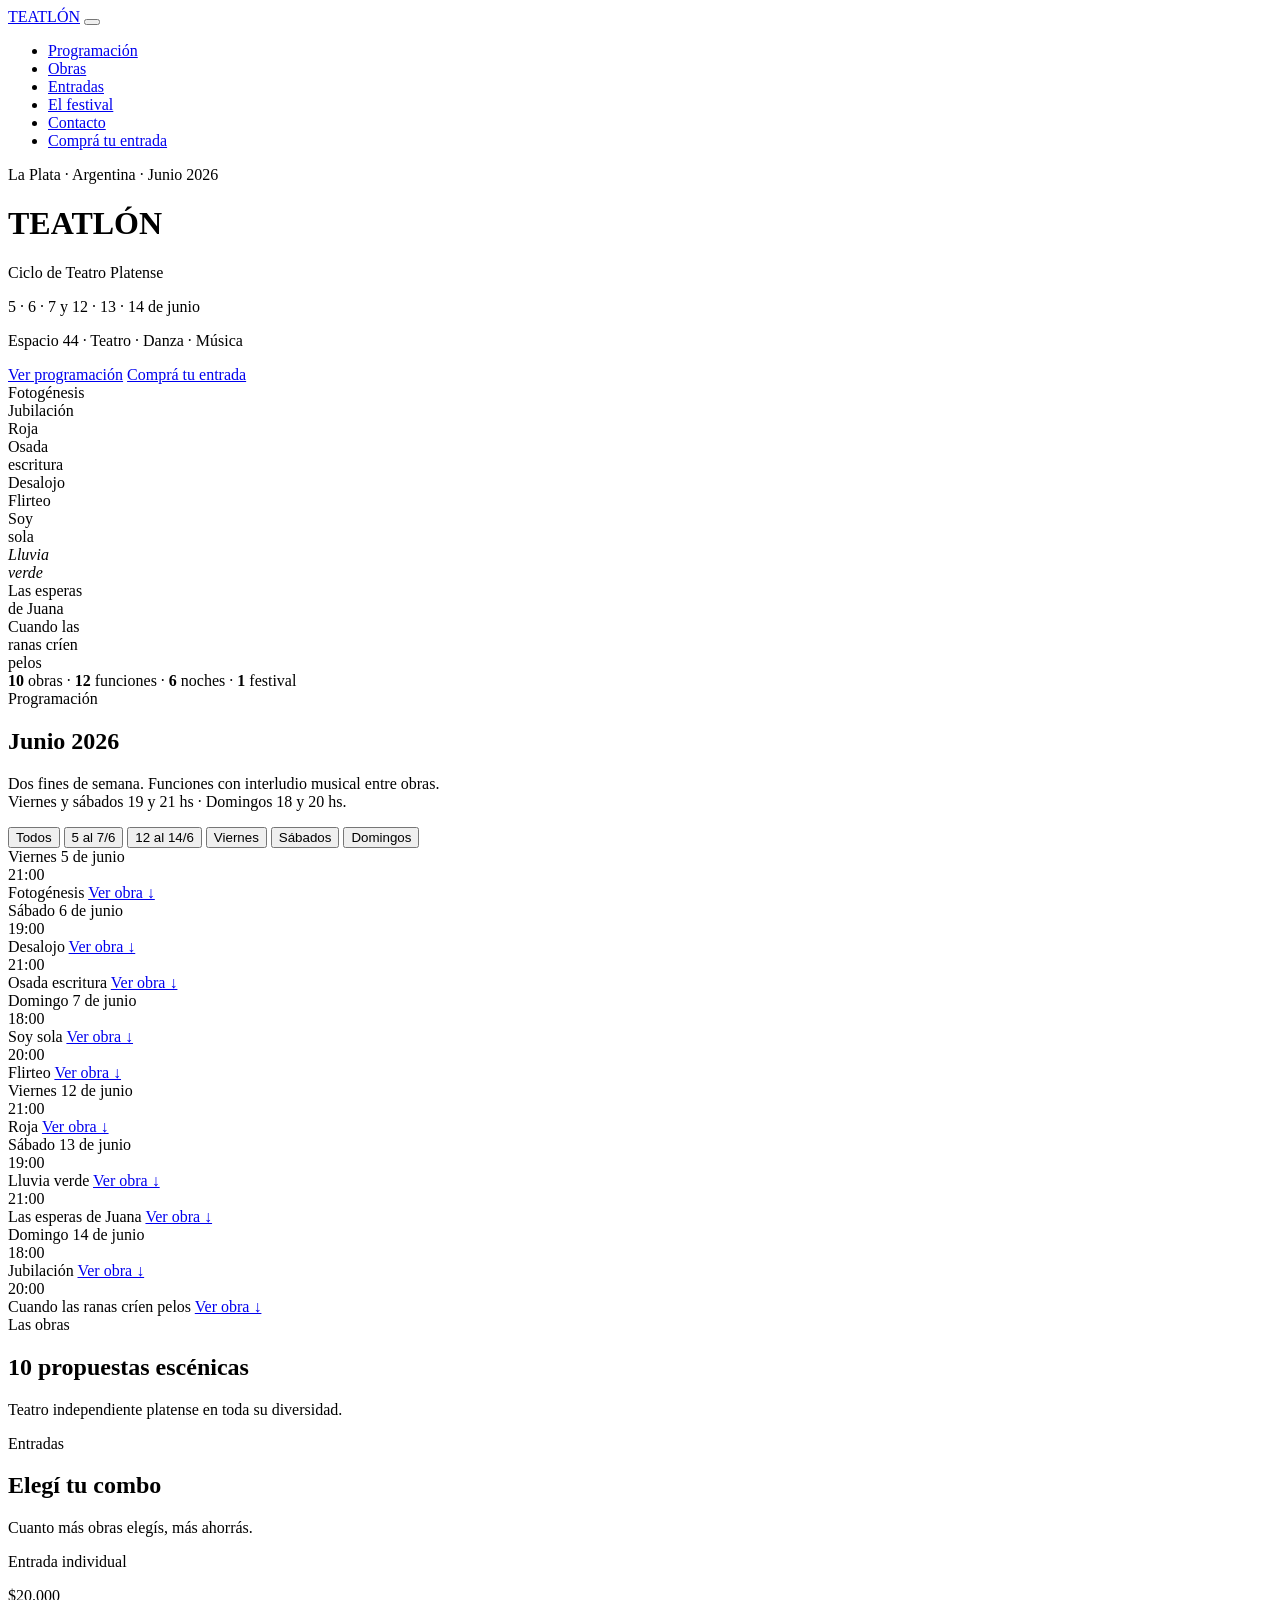
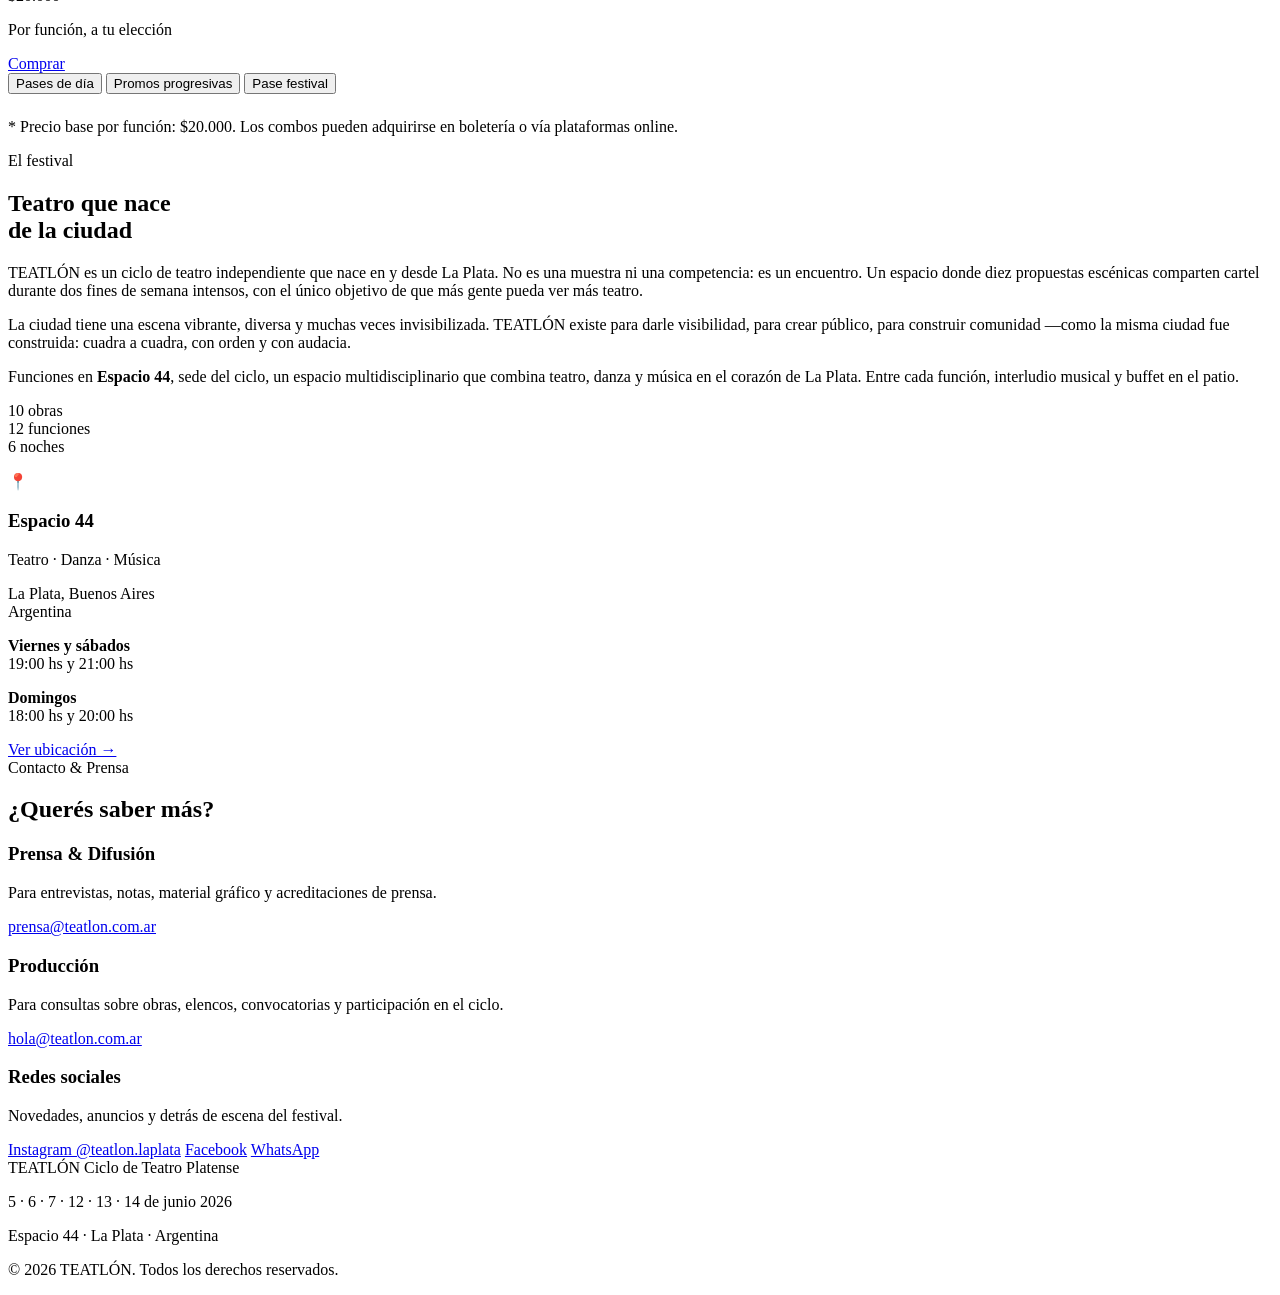
==== index2.html @ 7731c98c "Se suma index2.html" ====
<!DOCTYPE html>
<html lang="es">
<head>
  <meta charset="UTF-8" />
  <meta name="viewport" content="width=device-width, initial-scale=1.0" />
  <meta name="description" content="TEATLÓN – Ciclo de Teatro Platense. 10 obras, 6 noches. 5 al 14 de junio 2026 en Espacio 44, La Plata." />
  <meta property="og:title"       content="TEATLÓN – Ciclo de Teatro Platense" />
  <meta property="og:description" content="10 obras de teatro independiente. Junio 2026 en La Plata." />
  <meta property="og:type"        content="website" />
  <title>TEATLÓN – Ciclo de Teatro Platense</title>

  <link rel="preconnect" href="https://fonts.googleapis.com" />
  <link rel="preconnect" href="https://fonts.gstatic.com" crossorigin />
  <link href="https://fonts.googleapis.com/css2?family=Barlow+Condensed:ital,wght@0,400;0,600;0,700;0,800;0,900;1,400&family=Barlow:wght@300;400;500;600&display=swap" rel="stylesheet" />
  <link rel="stylesheet" href="css/style2.css" />
</head>
<body>

<!-- ══════════════════════════════════════════
     NAV
══════════════════════════════════════════ -->
<nav class="nav" id="nav2">
  <div class="nav__inner">
    <a href="#inicio2" class="nav__logo">TEATLÓN</a>

    <button class="nav__burger" id="burger2" aria-label="Abrir menú" aria-expanded="false">
      <span></span><span></span><span></span>
    </button>

    <ul class="nav__links" id="navLinks2">
      <li><a href="#prog2"     class="nav__link">Programación</a></li>
      <li><a href="#obras2"    class="nav__link">Obras</a></li>
      <li><a href="#entradas2" class="nav__link">Entradas</a></li>
      <li><a href="#sobre2"    class="nav__link">El festival</a></li>
      <li><a href="#contacto2" class="nav__link">Contacto</a></li>
      <li><a href="#entradas2" class="nav__pill">Comprá tu entrada</a></li>
    </ul>
  </div>
</nav>

<!-- ══════════════════════════════════════════
     HERO
══════════════════════════════════════════ -->
<header class="hero" id="inicio2">
  <!-- Grilla urbana de La Plata como fondo -->
  <div class="hero__bg lp-grid-light" aria-hidden="true"></div>

  <div class="hero__inner">

    <!-- Columna izquierda: texto -->
    <div class="hero__texto">
      <p class="hero__meta">La Plata · Argentina · Junio 2026</p>
      <h1 class="hero__title">TEATLÓN</h1>
      <p class="hero__sub">Ciclo de Teatro Platense</p>

      <div class="hero__fechas">
        <span class="hero__num">5 · 6 · 7</span>
        <span class="hero__sep">y</span>
        <span class="hero__num">12 · 13 · 14</span>
        <span class="hero__mes">de junio</span>
      </div>

      <p class="hero__sede">Espacio 44 · Teatro · Danza · Música</p>

      <div class="hero__btns">
        <a href="#prog2"     class="btn btn--navy">Ver programación</a>
        <a href="#entradas2" class="btn btn--red">Comprá tu entrada</a>
      </div>
    </div>

    <!-- Columna derecha: mosaico de obras (como el flyer geométrico) -->
    <div class="hero__mosaico" aria-hidden="true">
      <div class="bloque bloque--fotogenesis">Fotogénesis</div>
      <div class="bloque bloque--jubilacion">Jubilación</div>
      <div class="bloque bloque--roja">Roja</div>
      <div class="bloque bloque--osada">Osada<br>escritura</div>
      <div class="bloque bloque--desalojo">Desalojo</div>
      <div class="bloque bloque--flirteo">Flirteo</div>
      <div class="bloque bloque--soysola">Soy<br>sola</div>
      <div class="bloque bloque--lluvia"><em>Lluvia<br>verde</em></div>
      <div class="bloque bloque--juana">Las esperas<br>de Juana</div>
      <div class="bloque bloque--ranas">Cuando las<br>ranas críen<br>pelos</div>
    </div>

  </div>

  <!-- Barra de stats -->
  <div class="hero__strip">
    <div class="hero__strip-inner">
      <span><strong>10</strong> obras</span>
      <span class="strip-dot">·</span>
      <span><strong>12</strong> funciones</span>
      <span class="strip-dot">·</span>
      <span><strong>6</strong> noches</span>
      <span class="strip-dot">·</span>
      <span><strong>1</strong> festival</span>
    </div>
  </div>
</header>

<!-- ══════════════════════════════════════════
     PROGRAMACIÓN
══════════════════════════════════════════ -->
<section class="sec prog" id="prog2">
  <div class="sec__inner">
    <div class="sec__head">
      <span class="tag">Programación</span>
      <h2 class="sec__titulo">Junio 2026</h2>
      <p class="sec__bajada">Dos fines de semana. Funciones con interludio musical entre obras.<br>
        Viernes y sábados 19 y 21 hs · Domingos 18 y 20 hs.</p>
    </div>

    <!-- Filtros -->
    <div class="filtros" role="tablist">
      <button class="filtro filtro--activo" data-filter="todos">Todos</button>
      <button class="filtro" data-filter="s1">5 al 7/6</button>
      <button class="filtro" data-filter="s2">12 al 14/6</button>
      <button class="filtro" data-filter="viernes">Viernes</button>
      <button class="filtro" data-filter="sabado">Sábados</button>
      <button class="filtro" data-filter="domingo">Domingos</button>
    </div>

    <!-- Días -->
    <div class="prog__grilla">

      <article class="prog__dia" data-tags="s1 viernes">
        <header class="prog__dia-header">
          <span class="prog__weekday">Viernes</span>
          <span class="prog__date">5 de junio</span>
        </header>
        <div class="prog__funciones">
          <div class="prog__funcion">
            <span class="prog__hora">21:00</span>
            <div class="prog__show bloque--fotogenesis">
              <span class="prog__show-nombre">Fotogénesis</span>
              <a href="#obra2-fotogenesis" class="prog__ver">Ver obra ↓</a>
            </div>
          </div>
        </div>
      </article>

      <article class="prog__dia" data-tags="s1 sabado">
        <header class="prog__dia-header">
          <span class="prog__weekday">Sábado</span>
          <span class="prog__date">6 de junio</span>
        </header>
        <div class="prog__funciones">
          <div class="prog__funcion">
            <span class="prog__hora">19:00</span>
            <div class="prog__show bloque--desalojo">
              <span class="prog__show-nombre">Desalojo</span>
              <a href="#obra2-desalojo" class="prog__ver">Ver obra ↓</a>
            </div>
          </div>
          <div class="prog__funcion">
            <span class="prog__hora">21:00</span>
            <div class="prog__show bloque--osada">
              <span class="prog__show-nombre">Osada escritura</span>
              <a href="#obra2-osadaescritura" class="prog__ver">Ver obra ↓</a>
            </div>
          </div>
        </div>
      </article>

      <article class="prog__dia" data-tags="s1 domingo">
        <header class="prog__dia-header">
          <span class="prog__weekday">Domingo</span>
          <span class="prog__date">7 de junio</span>
        </header>
        <div class="prog__funciones">
          <div class="prog__funcion">
            <span class="prog__hora">18:00</span>
            <div class="prog__show bloque--soysola">
              <span class="prog__show-nombre">Soy sola</span>
              <a href="#obra2-soysola" class="prog__ver">Ver obra ↓</a>
            </div>
          </div>
          <div class="prog__funcion">
            <span class="prog__hora">20:00</span>
            <div class="prog__show bloque--flirteo">
              <span class="prog__show-nombre">Flirteo</span>
              <a href="#obra2-flirteo" class="prog__ver">Ver obra ↓</a>
            </div>
          </div>
        </div>
      </article>

      <article class="prog__dia" data-tags="s2 viernes">
        <header class="prog__dia-header">
          <span class="prog__weekday">Viernes</span>
          <span class="prog__date">12 de junio</span>
        </header>
        <div class="prog__funciones">
          <div class="prog__funcion">
            <span class="prog__hora">21:00</span>
            <div class="prog__show bloque--roja">
              <span class="prog__show-nombre">Roja</span>
              <a href="#obra2-roja" class="prog__ver">Ver obra ↓</a>
            </div>
          </div>
        </div>
      </article>

      <article class="prog__dia" data-tags="s2 sabado">
        <header class="prog__dia-header">
          <span class="prog__weekday">Sábado</span>
          <span class="prog__date">13 de junio</span>
        </header>
        <div class="prog__funciones">
          <div class="prog__funcion">
            <span class="prog__hora">19:00</span>
            <div class="prog__show bloque--lluvia">
              <span class="prog__show-nombre">Lluvia verde</span>
              <a href="#obra2-lluviaverde" class="prog__ver">Ver obra ↓</a>
            </div>
          </div>
          <div class="prog__funcion">
            <span class="prog__hora">21:00</span>
            <div class="prog__show bloque--juana">
              <span class="prog__show-nombre">Las esperas de Juana</span>
              <a href="#obra2-lasesperas" class="prog__ver">Ver obra ↓</a>
            </div>
          </div>
        </div>
      </article>

      <article class="prog__dia" data-tags="s2 domingo">
        <header class="prog__dia-header">
          <span class="prog__weekday">Domingo</span>
          <span class="prog__date">14 de junio</span>
        </header>
        <div class="prog__funciones">
          <div class="prog__funcion">
            <span class="prog__hora">18:00</span>
            <div class="prog__show bloque--jubilacion">
              <span class="prog__show-nombre">Jubilación</span>
              <a href="#obra2-jubilacion" class="prog__ver">Ver obra ↓</a>
            </div>
          </div>
          <div class="prog__funcion">
            <span class="prog__hora">20:00</span>
            <div class="prog__show bloque--ranas">
              <span class="prog__show-nombre">Cuando las ranas críen pelos</span>
              <a href="#obra2-cuandolascrien" class="prog__ver">Ver obra ↓</a>
            </div>
          </div>
        </div>
      </article>

    </div><!-- /prog__grilla -->
  </div>
</section>

<!-- ══════════════════════════════════════════
     OBRAS
══════════════════════════════════════════ -->
<section class="sec obras" id="obras2">
  <div class="sec__inner">
    <div class="sec__head">
      <span class="tag">Las obras</span>
      <h2 class="sec__titulo">10 propuestas escénicas</h2>
      <p class="sec__bajada">Teatro independiente platense en toda su diversidad.</p>
    </div>
    <!-- Cards inyectadas por JS desde data.js -->
    <div class="obras__grilla" id="obrasGrid2"></div>
  </div>
</section>

<!-- ══════════════════════════════════════════
     ENTRADAS
══════════════════════════════════════════ -->
<section class="sec entradas" id="entradas2">
  <div class="lp-grid-dark" style="position:absolute;inset:0;pointer-events:none;" aria-hidden="true"></div>
  <div class="sec__inner entradas__inner">

    <div class="sec__head">
      <span class="tag tag--inv">Entradas</span>
      <h2 class="sec__titulo sec__titulo--inv">Elegí tu combo</h2>
      <p class="sec__bajada sec__bajada--inv">Cuanto más obras elegís, más ahorrás.</p>
    </div>

    <!-- Entrada individual -->
    <div class="entrada-ind">
      <div class="entrada-ind__card">
        <p class="entrada-ind__label">Entrada individual</p>
        <p class="entrada-ind__precio">$20.000</p>
        <p class="entrada-ind__desc">Por función, a tu elección</p>
        <a href="#" class="btn btn--ghost btn--sm">Comprar</a>
      </div>
    </div>

    <!-- Tabs -->
    <div class="filtros" style="justify-content:center; margin-bottom:1.5rem;">
      <button class="filtro tab2" data-cat="combos-dias">Pases de día</button>
      <button class="filtro tab2" data-cat="promos">Promos progresivas</button>
      <button class="filtro tab2" data-cat="combos-épicos">Pase festival</button>
    </div>

    <!-- Cards inyectadas por JS -->
    <div class="combos__grilla" id="pricingWrap2"></div>

    <p class="entradas__nota">* Precio base por función: $20.000. Los combos pueden adquirirse en boletería o vía plataformas online.</p>
  </div>
</section>

<!-- ══════════════════════════════════════════
     SOBRE EL FESTIVAL
══════════════════════════════════════════ -->
<section class="sec sobre" id="sobre2">
  <div class="sec__inner">
    <div class="sobre__layout">

      <div class="sobre__texto">
        <span class="tag sobre__tag">El festival</span>
        <h2 class="sobre__titulo">Teatro que nace<br>de la ciudad</h2>

        <p>TEATLÓN es un ciclo de teatro independiente que nace en y desde La Plata. No es una muestra ni una competencia: es un encuentro. Un espacio donde diez propuestas escénicas comparten cartel durante dos fines de semana intensos, con el único objetivo de que más gente pueda ver más teatro.</p>

        <p>La ciudad tiene una escena vibrante, diversa y muchas veces invisibilizada. TEATLÓN existe para darle visibilidad, para crear público, para construir comunidad —como la misma ciudad fue construida: cuadra a cuadra, con orden y con audacia.</p>

        <p>Funciones en <strong>Espacio 44</strong>, sede del ciclo, un espacio multidisciplinario que combina teatro, danza y música en el corazón de La Plata. Entre cada función, interludio musical y buffet en el patio.</p>

        <div class="sobre__stats">
          <div class="sobre__stat">
            <span class="sobre__stat-n">10</span>
            <span class="sobre__stat-l">obras</span>
          </div>
          <div class="sobre__stat">
            <span class="sobre__stat-n">12</span>
            <span class="sobre__stat-l">funciones</span>
          </div>
          <div class="sobre__stat">
            <span class="sobre__stat-n">6</span>
            <span class="sobre__stat-l">noches</span>
          </div>
        </div>
      </div>

      <div>
        <div class="sede-card">
          <p class="sede-card__icon">📍</p>
          <h3 class="sede-card__nombre">Espacio 44</h3>
          <p class="sede-card__tipo">Teatro · Danza · Música</p>
          <p class="sede-card__addr">La Plata, Buenos Aires<br>Argentina</p>
          <div class="sede-card__hrs">
            <p><strong>Viernes y sábados</strong><br>19:00 hs y 21:00 hs</p>
            <p><strong>Domingos</strong><br>18:00 hs y 20:00 hs</p>
          </div>
          <a href="#" class="btn btn--outline btn--sm">Ver ubicación →</a>
        </div>
      </div>

    </div>
  </div>
</section>

<!-- ══════════════════════════════════════════
     CONTACTO
══════════════════════════════════════════ -->
<section class="sec contacto" id="contacto2">
  <div class="sec__inner">
    <div class="sec__head">
      <span class="tag">Contacto &amp; Prensa</span>
      <h2 class="sec__titulo">¿Querés saber más?</h2>
    </div>

    <div class="contacto__grilla">
      <div class="contacto-card">
        <h3>Prensa &amp; Difusión</h3>
        <p>Para entrevistas, notas, material gráfico y acreditaciones de prensa.</p>
        <a href="mailto:prensa@teatlon.com.ar" class="contacto-card__mail">prensa@teatlon.com.ar</a>
      </div>
      <div class="contacto-card">
        <h3>Producción</h3>
        <p>Para consultas sobre obras, elencos, convocatorias y participación en el ciclo.</p>
        <a href="mailto:hola@teatlon.com.ar" class="contacto-card__mail">hola@teatlon.com.ar</a>
      </div>
      <div class="contacto-card">
        <h3>Redes sociales</h3>
        <p>Novedades, anuncios y detrás de escena del festival.</p>
        <div class="redes">
          <a href="#" class="red-link">Instagram @teatlon.laplata</a>
          <a href="#" class="red-link">Facebook</a>
          <a href="#" class="red-link">WhatsApp</a>
        </div>
      </div>
    </div>
  </div>
</section>

<!-- ══════════════════════════════════════════
     FOOTER
══════════════════════════════════════════ -->
<footer class="footer">
  <div class="footer__inner">
    <div class="footer__marca">
      <span class="footer__logo">TEATLÓN</span>
      <span class="footer__sub">Ciclo de Teatro Platense</span>
    </div>
    <div class="footer__info">
      <p>5 · 6 · 7 · 12 · 13 · 14 de junio 2026</p>
      <p>Espacio 44 · La Plata · Argentina</p>
    </div>
    <p class="footer__copy">© 2026 TEATLÓN. Todos los derechos reservados.</p>
  </div>
</footer>

<script src="data.js"></script>
<script src="js/main2.js"></script>
</body>
</html>
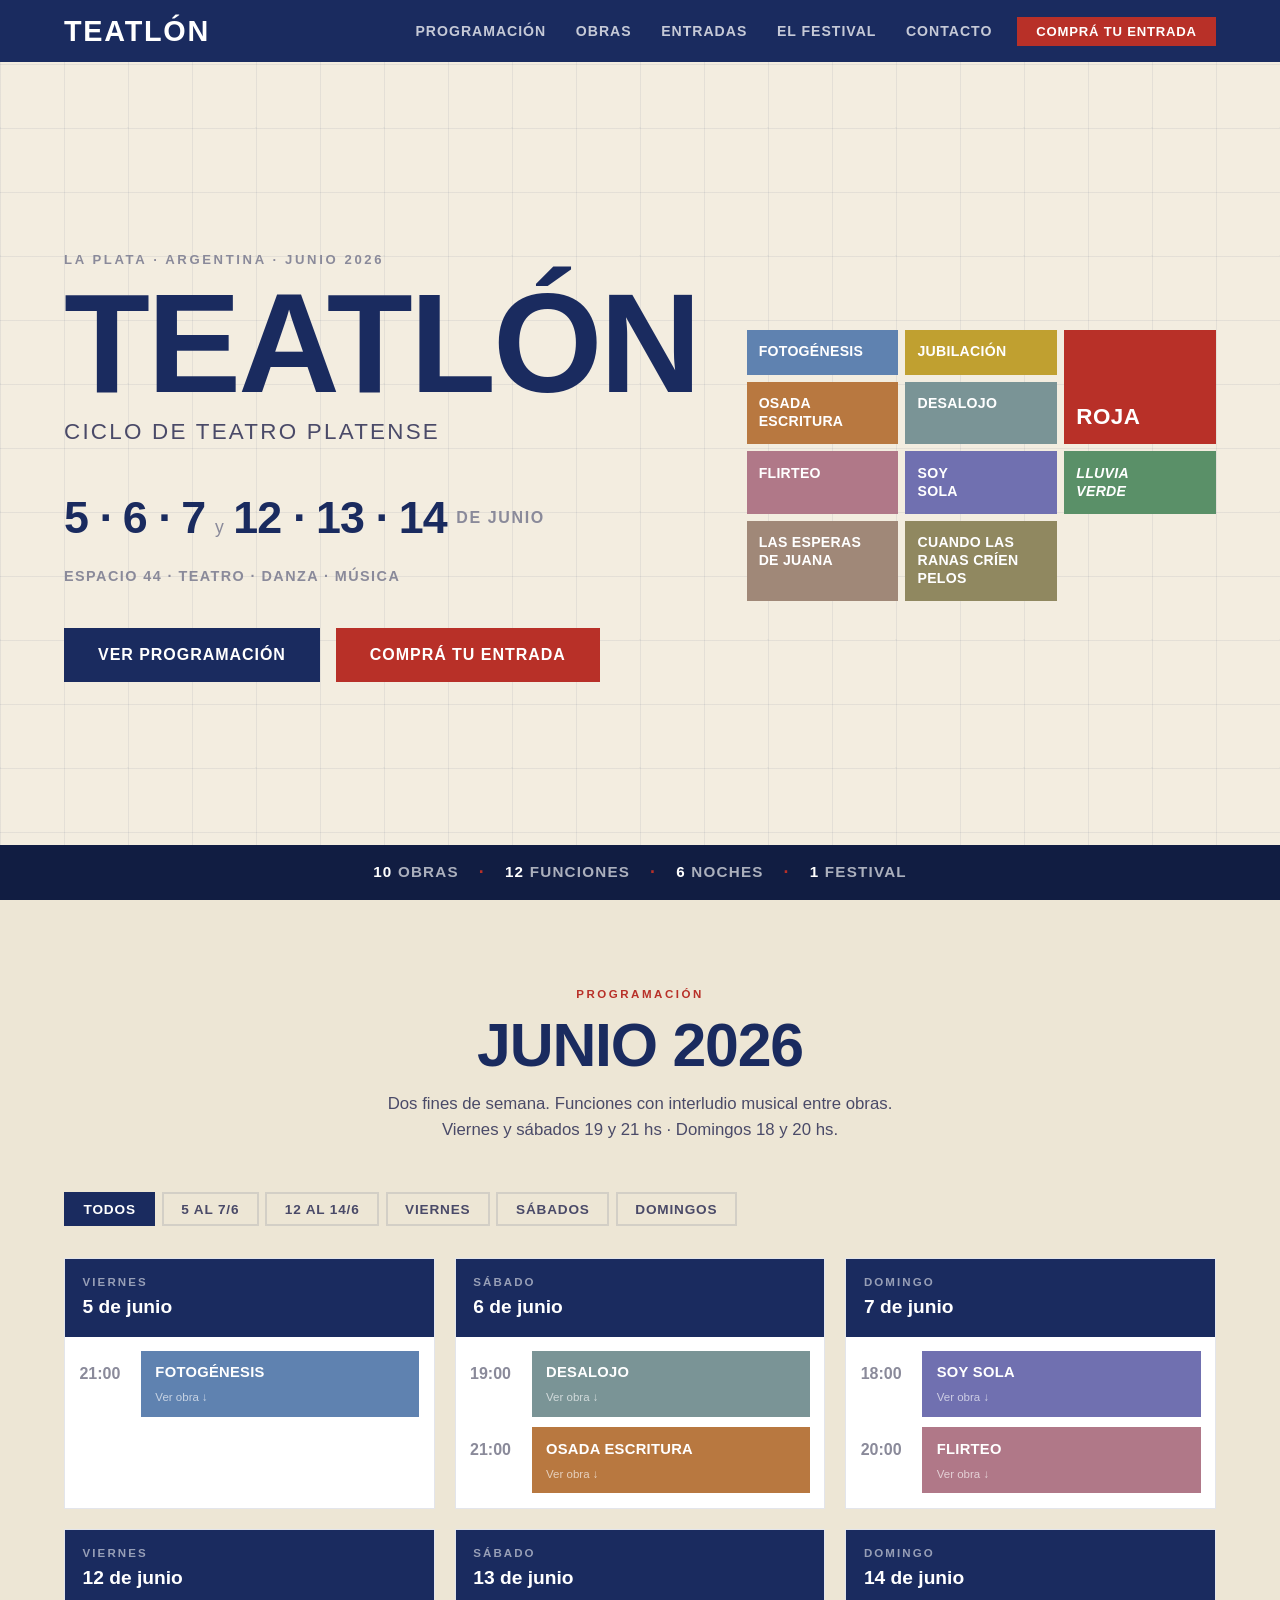
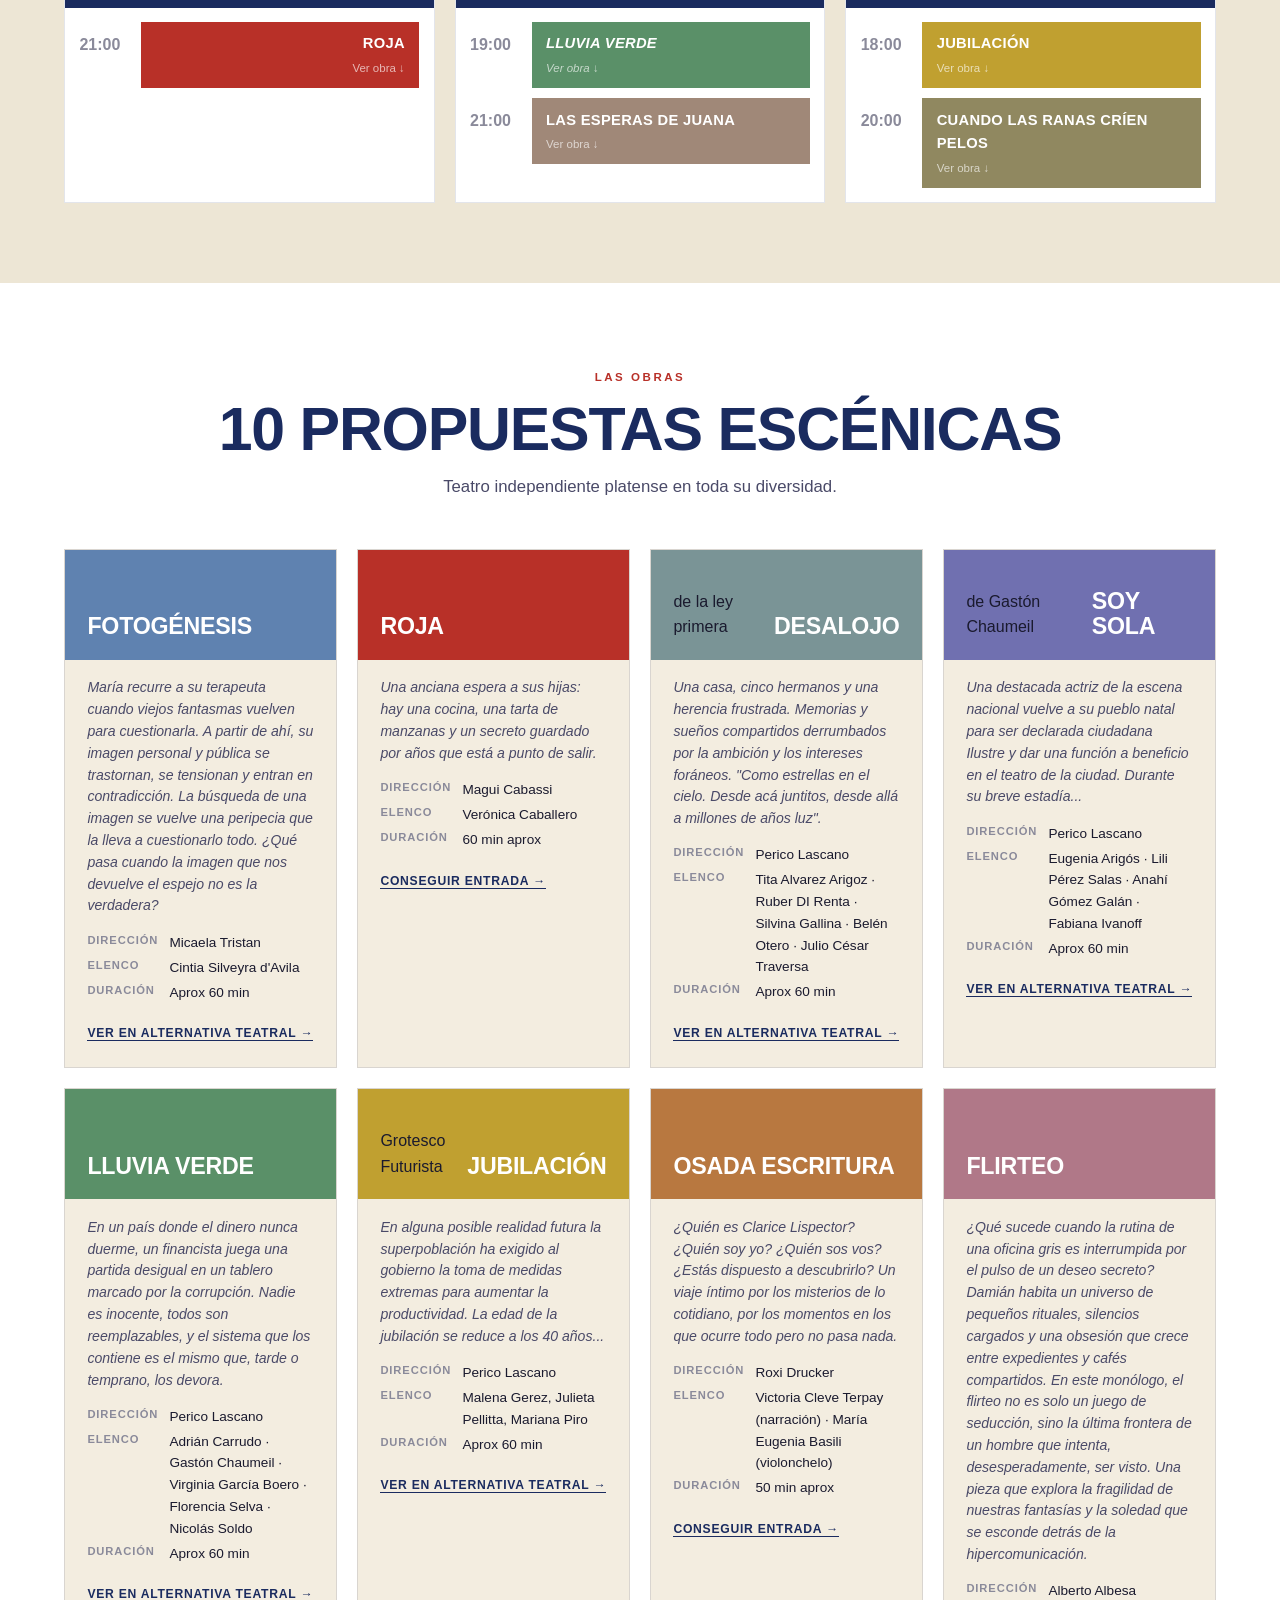
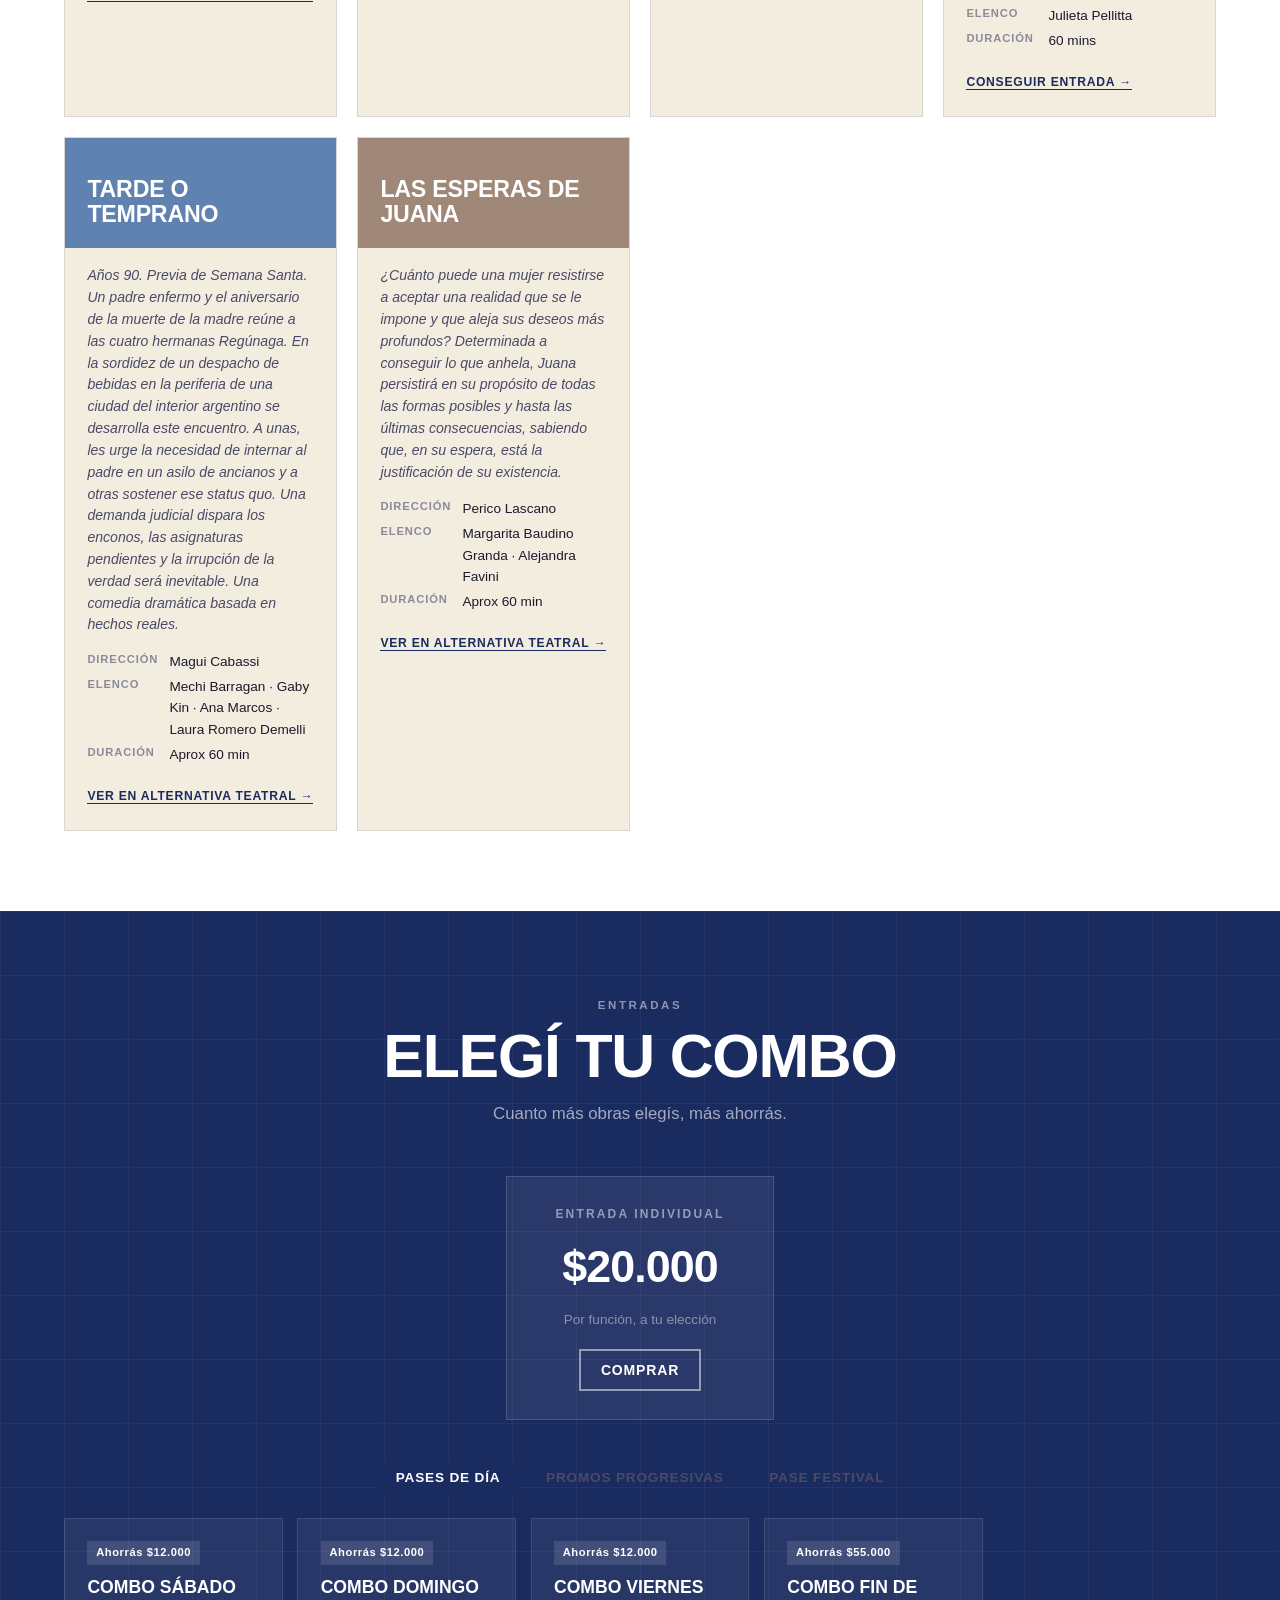
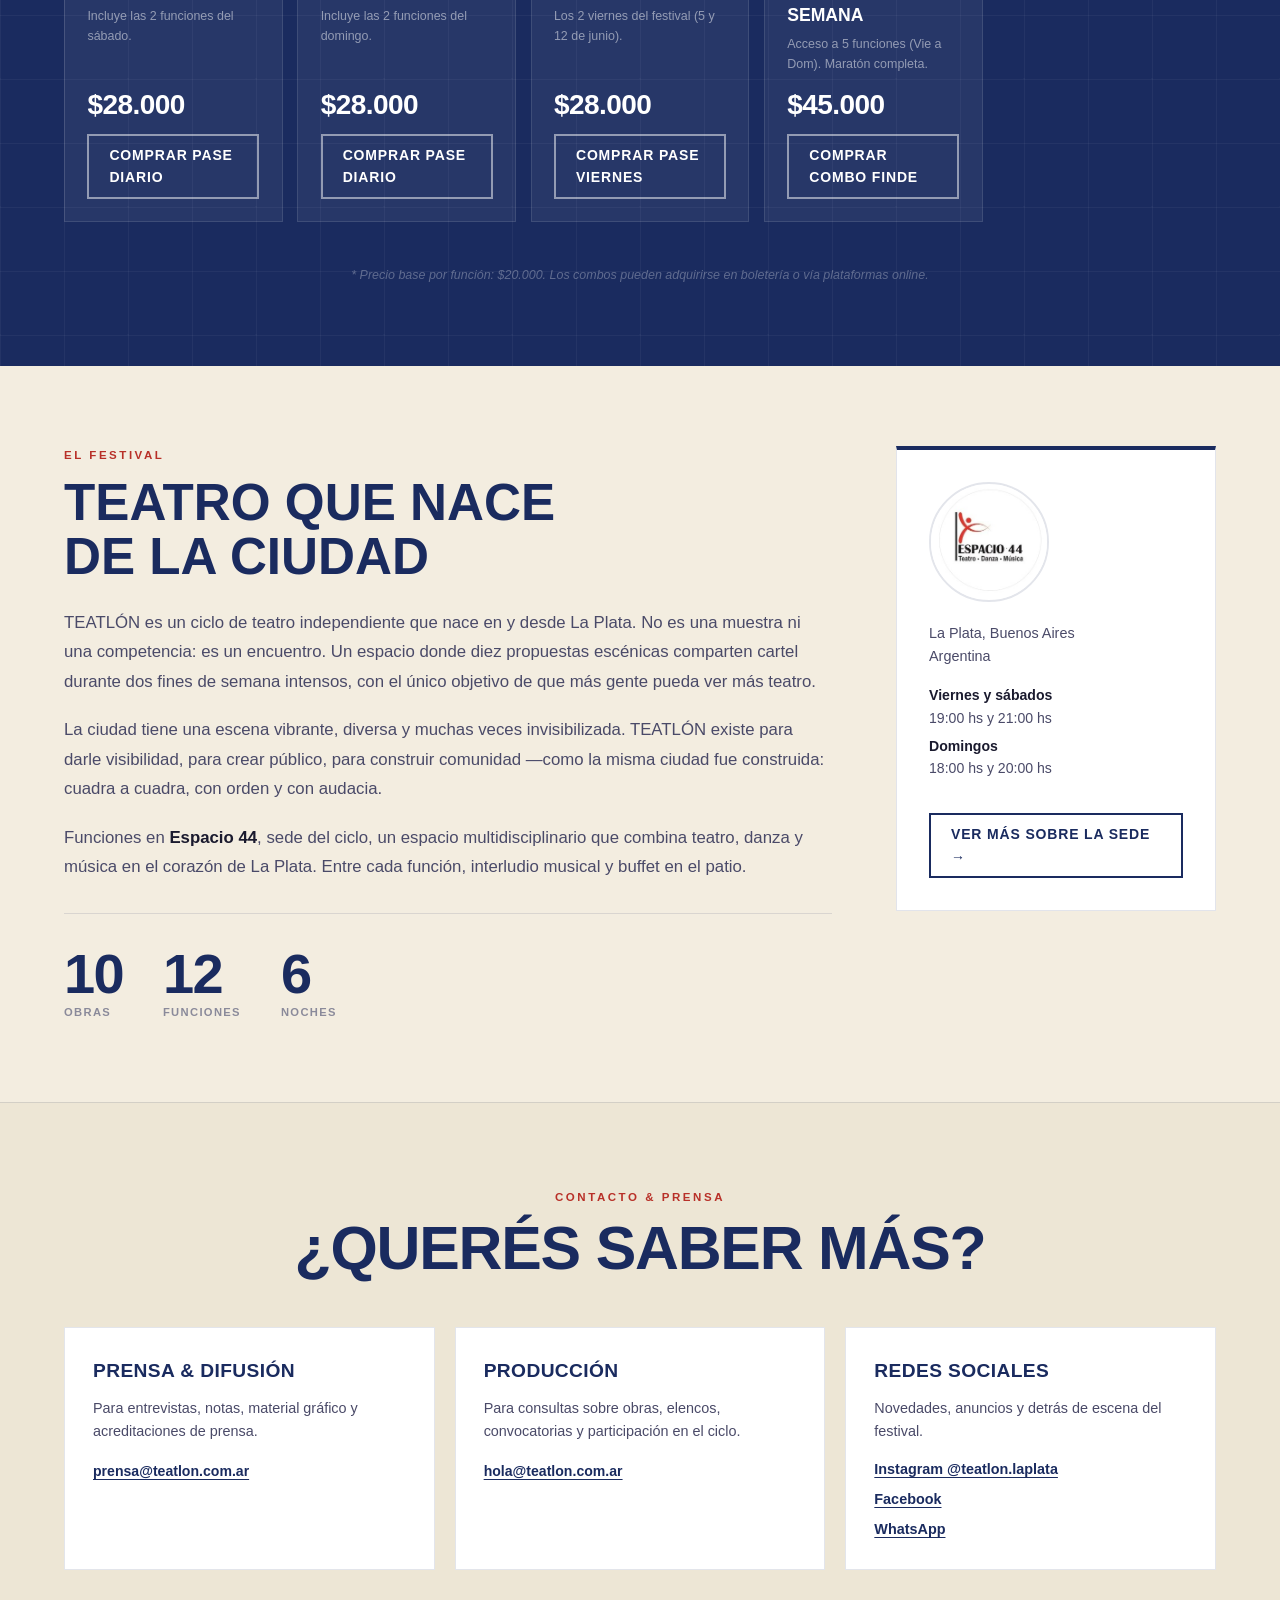
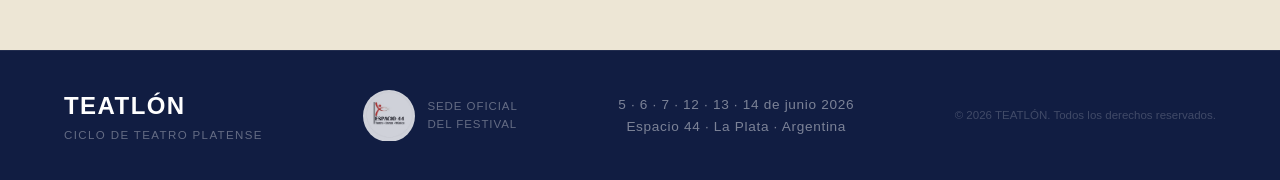
==== commit 530b81a5: "Actualización integral: Obras, sinopsis, fechas y diseño de logos" ====
--- a/index2.html
+++ b/index2.html
@@ -338,15 +338,13 @@
 
       <div>
         <div class="sede-card">
-          <p class="sede-card__icon">📍</p>
-          <h3 class="sede-card__nombre">Espacio 44</h3>
-          <p class="sede-card__tipo">Teatro · Danza · Música</p>
+          <img src="img/espacio44-logo.jpg" alt="Logo Espacio 44 – Teatro Danza Música" class="sede-card__logo" />
           <p class="sede-card__addr">La Plata, Buenos Aires<br>Argentina</p>
           <div class="sede-card__hrs">
             <p><strong>Viernes y sábados</strong><br>19:00 hs y 21:00 hs</p>
             <p><strong>Domingos</strong><br>18:00 hs y 20:00 hs</p>
           </div>
-          <a href="#" class="btn btn--outline btn--sm">Ver ubicación →</a>
+          <a href="https://www.espacio44.com.ar" class="btn btn--outline btn--sm" target="_blank">Ver más sobre la sede →</a>
         </div>
       </div>
 
@@ -397,6 +395,10 @@
       <span class="footer__logo">TEATLÓN</span>
       <span class="footer__sub">Ciclo de Teatro Platense</span>
     </div>
+    <div class="footer__sede">
+      <img src="img/espacio44-logo.jpg" alt="Espacio 44" class="footer__sede-logo" />
+      <span class="footer__sede-texto">Sede oficial<br>del festival</span>
+    </div>
     <div class="footer__info">
       <p>5 · 6 · 7 · 12 · 13 · 14 de junio 2026</p>
       <p>Espacio 44 · La Plata · Argentina</p>
--- a/css/style2.css
+++ b/css/style2.css
@@ -0,0 +1,1003 @@
+/* ============================================================
+   TEATLON – Ciclo de Teatro Platense
+   index2.html — Diseño geométrico / trazado urbano La Plata
+   ============================================================ */
+
+/* --- Variables --- */
+:root {
+    --cream:      #F3EDE0;
+    --cream-alt:  #EDE6D5;
+    --navy:       #1A2B5F;
+    --navy-dark:  #111D42;
+    --navy-mid:   #243470;
+    --text:       #1A1A2E;
+    --text-mid:   #4A4A68;
+    --text-light: #8A8A9A;
+    --red:        #B83028;
+    --border:     rgba(26,43,95,0.12);
+    --white:      #FFFFFF;
+
+    /* Colores por obra — tomados del flyer geométrico */
+    --c-fotogenesis: #5F82B0;
+    --c-roja:        #B83028;
+    --c-desalojo:    #7A9496;
+    --c-soysola:     #7070B0;
+    --c-lluvia:      #5A9068;
+    --c-jubilacion:  #C0A030;
+    --c-osada:       #B87840;
+    --c-flirteo:     #B07888;
+    --c-ranas:       #908860;
+    --c-juana:       #A08878;
+
+    --font-display: 'Barlow Condensed', sans-serif;
+    --font-body:    'Barlow', sans-serif;
+    --nav-h: 62px;
+    --max-w: 1200px;
+}
+
+/* --- Reset --- */
+*, *::before, *::after { box-sizing: border-box; margin: 0; padding: 0; }
+html { scroll-behavior: smooth; font-size: 16px; }
+body {
+    font-family: var(--font-body);
+    background: var(--cream);
+    color: var(--text);
+    line-height: 1.6;
+    overflow-x: hidden;
+}
+img  { max-width: 100%; display: block; }
+a    { text-decoration: none; color: inherit; }
+ul   { list-style: none; }
+
+/* ━━━━━━━━━━━━━━━━━━━━━━━━━━━━━━━━━━━━━
+   GRILLA URBANA DE LA PLATA
+   Cuadrícula regular + diagonales a 45°
+   ━━━━━━━━━━━━━━━━━━━━━━━━━━━━━━━━━━━━━ */
+.lp-grid-light {
+    background-image:
+        linear-gradient(rgba(26,43,95,0.07)  1px, transparent 1px),
+        linear-gradient(90deg, rgba(26,43,95,0.07) 1px, transparent 1px),
+        linear-gradient(45deg,  rgba(26,43,95,0.035) 1px, transparent 1px),
+        linear-gradient(-45deg, rgba(26,43,95,0.035) 1px, transparent 1px);
+    background-size: 64px 64px, 64px 64px, 128px 128px, 128px 128px;
+}
+.lp-grid-dark {
+    background-image:
+        linear-gradient(rgba(255,255,255,0.045) 1px, transparent 1px),
+        linear-gradient(90deg, rgba(255,255,255,0.045) 1px, transparent 1px),
+        linear-gradient(45deg,  rgba(255,255,255,0.022) 1px, transparent 1px),
+        linear-gradient(-45deg, rgba(255,255,255,0.022) 1px, transparent 1px);
+    background-size: 64px 64px, 64px 64px, 128px 128px, 128px 128px;
+}
+
+/* ━━━━━━━━━━━━━━━━━━━━━━━━━━━━━━━━━━━━━
+   BOTONES
+   ━━━━━━━━━━━━━━━━━━━━━━━━━━━━━━━━━━━━━ */
+.btn {
+    display: inline-flex;
+    align-items: center;
+    justify-content: center;
+    padding: .75rem 2rem;
+    font-family: var(--font-display);
+    font-weight: 700;
+    font-size: 1rem;
+    letter-spacing: .06em;
+    text-transform: uppercase;
+    border-radius: 0;
+    border: 2px solid transparent;
+    cursor: pointer;
+    transition: all .2s ease;
+}
+.btn--navy   { background: var(--navy); color: var(--white); border-color: var(--navy); }
+.btn--navy:hover { background: var(--navy-dark); transform: translateY(-2px); }
+.btn--red    { background: var(--red);  color: var(--white); border-color: var(--red); }
+.btn--red:hover  { filter: brightness(.9); transform: translateY(-2px); }
+.btn--outline { background: transparent; color: var(--navy); border-color: var(--navy); }
+.btn--outline:hover { background: var(--navy); color: var(--white); }
+.btn--ghost  { background: transparent; color: var(--white); border-color: rgba(255,255,255,.5); }
+.btn--ghost:hover { background: rgba(255,255,255,.12); border-color: var(--white); }
+.btn--sm     { padding: .5rem 1.25rem; font-size: .875rem; }
+
+/* ━━━━━━━━━━━━━━━━━━━━━━━━━━━━━━━━━━━━━
+   NAV
+   ━━━━━━━━━━━━━━━━━━━━━━━━━━━━━━━━━━━━━ */
+.nav {
+    position: fixed; top: 0; left: 0; right: 0;
+    height: var(--nav-h);
+    background: var(--navy);
+    z-index: 100;
+    transition: box-shadow .3s;
+}
+.nav.scrolled { box-shadow: 0 3px 24px rgba(0,0,0,.25); }
+
+.nav__inner {
+    max-width: var(--max-w);
+    margin: 0 auto;
+    padding: 0 1.5rem;
+    height: 100%;
+    display: flex;
+    align-items: center;
+    justify-content: space-between;
+}
+.nav__logo {
+    font-family: var(--font-display);
+    font-weight: 900;
+    font-size: 1.8rem;
+    letter-spacing: .06em;
+    color: var(--white);
+}
+.nav__links {
+    display: flex;
+    align-items: center;
+    gap: .25rem;
+}
+.nav__link {
+    font-family: var(--font-display);
+    font-weight: 600;
+    font-size: .88rem;
+    letter-spacing: .07em;
+    text-transform: uppercase;
+    color: rgba(255,255,255,.75);
+    padding: .45rem .8rem;
+    transition: color .2s;
+}
+.nav__link:hover, .nav__link.active { color: var(--white); }
+.nav__pill {
+    font-family: var(--font-display);
+    font-weight: 700;
+    font-size: .82rem;
+    letter-spacing: .06em;
+    text-transform: uppercase;
+    background: var(--red);
+    color: var(--white);
+    padding: .45rem 1.2rem;
+    margin-left: .5rem;
+    transition: filter .2s;
+}
+.nav__pill:hover { filter: brightness(.9); }
+
+.nav__burger {
+    display: none;
+    flex-direction: column;
+    gap: 5px;
+    background: none;
+    border: none;
+    cursor: pointer;
+    padding: .5rem;
+}
+.nav__burger span {
+    display: block; width: 24px; height: 2px;
+    background: var(--white);
+    transition: all .3s;
+}
+
+/* ━━━━━━━━━━━━━━━━━━━━━━━━━━━━━━━━━━━━━
+   HERO
+   ━━━━━━━━━━━━━━━━━━━━━━━━━━━━━━━━━━━━━ */
+.hero {
+    min-height: 100vh;
+    padding-top: var(--nav-h);
+    background: var(--cream);
+    position: relative;
+    display: flex;
+    flex-direction: column;
+}
+.hero__bg {
+    position: absolute; inset: 0;
+    pointer-events: none;
+}
+
+.hero__inner {
+    flex: 1;
+    max-width: var(--max-w);
+    margin: 0 auto;
+    padding: 3.5rem 1.5rem 2rem;
+    width: 100%;
+    display: grid;
+    grid-template-columns: 1fr 1fr;
+    gap: 3rem;
+    align-items: center;
+    position: relative;
+    z-index: 1;
+}
+
+/* Columna texto */
+.hero__meta {
+    font-family: var(--font-display);
+    font-weight: 600;
+    font-size: .82rem;
+    letter-spacing: .2em;
+    text-transform: uppercase;
+    color: var(--text-light);
+    margin-bottom: .75rem;
+}
+.hero__title {
+    font-family: var(--font-display);
+    font-weight: 900;
+    font-size: clamp(5.5rem, 11vw, 9.5rem);
+    line-height: .88;
+    letter-spacing: -.02em;
+    text-transform: uppercase;
+    color: var(--navy);
+    margin-bottom: .5rem;
+}
+.hero__sub {
+    font-family: var(--font-display);
+    font-weight: 400;
+    font-size: clamp(1rem, 2.2vw, 1.4rem);
+    letter-spacing: .1em;
+    text-transform: uppercase;
+    color: var(--text-mid);
+    margin-bottom: 2rem;
+}
+.hero__fechas {
+    display: flex;
+    align-items: baseline;
+    flex-wrap: wrap;
+    gap: .6rem;
+    margin-bottom: .75rem;
+}
+.hero__num {
+    font-family: var(--font-display);
+    font-weight: 800;
+    font-size: clamp(1.9rem, 3.8vw, 2.8rem);
+    color: var(--navy);
+    letter-spacing: -.02em;
+}
+.hero__sep { color: var(--text-light); font-size: 1.1rem; }
+.hero__mes {
+    font-family: var(--font-display);
+    font-weight: 600;
+    font-size: 1rem;
+    letter-spacing: .1em;
+    text-transform: uppercase;
+    color: var(--text-light);
+    align-self: center;
+}
+.hero__sede {
+    font-family: var(--font-display);
+    font-weight: 600;
+    font-size: .9rem;
+    letter-spacing: .1em;
+    text-transform: uppercase;
+    color: var(--text-light);
+    margin-bottom: 2.5rem;
+}
+.hero__btns { display: flex; gap: 1rem; flex-wrap: wrap; }
+
+/* Mosaico de obras (columna derecha) */
+.hero__mosaico {
+    display: grid;
+    grid-template-columns: repeat(3, 1fr);
+    grid-template-rows: repeat(4, auto);
+    gap: .45rem;
+}
+.bloque {
+    padding: .85rem .75rem;
+    font-family: var(--font-display);
+    font-weight: 700;
+    font-size: .88rem;
+    line-height: 1.25;
+    color: var(--white);
+    text-transform: uppercase;
+    letter-spacing: .02em;
+    transition: filter .2s, transform .2s;
+    cursor: default;
+}
+.bloque:hover { filter: brightness(1.08); transform: scale(1.02); }
+
+.bloque--fotogenesis { background: var(--c-fotogenesis); }
+.bloque--jubilacion  { background: var(--c-jubilacion); }
+.bloque--roja        { background: var(--c-roja); grid-row: span 2; font-size: 1.4rem; display: flex; align-items: flex-end; }
+.bloque--osada       { background: var(--c-osada); }
+.bloque--desalojo    { background: var(--c-desalojo); }
+.bloque--flirteo     { background: var(--c-flirteo); }
+.bloque--soysola     { background: var(--c-soysola); }
+.bloque--lluvia      { background: var(--c-lluvia); font-style: italic; }
+.bloque--juana       { background: var(--c-juana); }
+.bloque--ranas       { background: var(--c-ranas); }
+
+/* Barra de stats bajo el hero */
+.hero__strip {
+    background: var(--navy-dark);
+    padding: .85rem 0;
+    position: relative;
+    z-index: 1;
+}
+.hero__strip-inner {
+    max-width: var(--max-w);
+    margin: 0 auto;
+    padding: 0 1.5rem;
+    display: flex;
+    align-items: center;
+    justify-content: center;
+    gap: 1.25rem;
+    flex-wrap: wrap;
+    font-family: var(--font-display);
+    font-weight: 600;
+    font-size: .95rem;
+    letter-spacing: .08em;
+    text-transform: uppercase;
+    color: rgba(255,255,255,.65);
+}
+.hero__strip-inner strong { color: var(--white); }
+.strip-dot { color: var(--red); font-size: 1.1rem; }
+
+/* ━━━━━━━━━━━━━━━━━━━━━━━━━━━━━━━━━━━━━
+   SECCIONES — base
+   ━━━━━━━━━━━━━━━━━━━━━━━━━━━━━━━━━━━━━ */
+.sec { padding: 5rem 0; }
+.sec__inner {
+    max-width: var(--max-w);
+    margin: 0 auto;
+    padding: 0 1.5rem;
+}
+.sec__head { text-align: center; margin-bottom: 3rem; }
+.tag {
+    display: inline-block;
+    font-family: var(--font-display);
+    font-weight: 700;
+    font-size: .72rem;
+    letter-spacing: .22em;
+    text-transform: uppercase;
+    color: var(--red);
+    margin-bottom: .75rem;
+}
+.tag--inv { color: rgba(255,255,255,.5); }
+.sec__titulo {
+    font-family: var(--font-display);
+    font-weight: 900;
+    font-size: clamp(2.4rem, 5vw, 3.8rem);
+    line-height: 1;
+    letter-spacing: -.02em;
+    text-transform: uppercase;
+    color: var(--navy);
+    margin-bottom: .9rem;
+}
+.sec__titulo--inv { color: var(--white); }
+.sec__bajada {
+    font-size: 1.05rem;
+    color: var(--text-mid);
+    max-width: 540px;
+    margin: 0 auto;
+}
+.sec__bajada--inv { color: rgba(255,255,255,.6); }
+
+/* ━━━━━━━━━━━━━━━━━━━━━━━━━━━━━━━━━━━━━
+   CRONOGRAMA
+   ━━━━━━━━━━━━━━━━━━━━━━━━━━━━━━━━━━━━━ */
+.prog { background: var(--cream-alt); }
+
+.filtros {
+    display: flex;
+    gap: .4rem;
+    flex-wrap: wrap;
+    margin-bottom: 2rem;
+}
+.filtro {
+    font-family: var(--font-display);
+    font-weight: 600;
+    font-size: .85rem;
+    letter-spacing: .06em;
+    text-transform: uppercase;
+    padding: .45rem 1.1rem;
+    border: 2px solid var(--border);
+    background: transparent;
+    color: var(--text-mid);
+    cursor: pointer;
+    transition: all .2s;
+}
+.filtro:hover { border-color: var(--navy); color: var(--navy); }
+.filtro--activo { background: var(--navy); color: var(--white); border-color: var(--navy); }
+
+.prog__grilla {
+    display: grid;
+    grid-template-columns: repeat(3, 1fr);
+    gap: 1.25rem;
+}
+.prog__dia {
+    background: var(--white);
+    border: 1px solid var(--border);
+    overflow: hidden;
+    transition: opacity .3s;
+}
+.prog__dia.oculto { display: none; }
+
+.prog__dia-header {
+    background: var(--navy);
+    padding: .9rem 1.1rem;
+}
+.prog__weekday {
+    display: block;
+    font-family: var(--font-display);
+    font-weight: 600;
+    font-size: .72rem;
+    letter-spacing: .18em;
+    text-transform: uppercase;
+    color: rgba(255,255,255,.55);
+}
+.prog__date {
+    font-family: var(--font-display);
+    font-weight: 800;
+    font-size: 1.2rem;
+    color: var(--white);
+}
+
+.prog__funciones {
+    padding: .9rem;
+    display: flex;
+    flex-direction: column;
+    gap: .65rem;
+}
+.prog__funcion {
+    display: flex;
+    align-items: stretch;
+    gap: .65rem;
+}
+.prog__hora {
+    font-family: var(--font-display);
+    font-weight: 800;
+    font-size: 1rem;
+    color: var(--text-light);
+    min-width: 3.2rem;
+    padding-top: .6rem;
+}
+.prog__show {
+    flex: 1;
+    padding: .65rem .9rem;
+    display: flex;
+    flex-direction: column;
+    gap: .2rem;
+}
+.prog__show-nombre {
+    font-family: var(--font-display);
+    font-weight: 700;
+    font-size: .92rem;
+    text-transform: uppercase;
+    color: var(--white);
+    letter-spacing: .02em;
+}
+.prog__ver {
+    font-size: .72rem;
+    color: rgba(255,255,255,.65);
+    font-family: var(--font-display);
+    font-weight: 500;
+    transition: color .2s;
+}
+.prog__ver:hover { color: var(--white); }
+
+/* ━━━━━━━━━━━━━━━━━━━━━━━━━━━━━━━━━━━━━
+   OBRAS
+   ━━━━━━━━━━━━━━━━━━━━━━━━━━━━━━━━━━━━━ */
+.obras { background: var(--white); }
+
+.obras__grilla {
+    display: grid;
+    grid-template-columns: repeat(auto-fill, minmax(270px, 1fr));
+    gap: 1.25rem;
+}
+.obra-card2 {
+    background: var(--cream);
+    border: 1px solid var(--border);
+    overflow: hidden;
+    transition: transform .2s, box-shadow .2s;
+}
+.obra-card2:hover {
+    transform: translateY(-5px);
+    box-shadow: 0 16px 40px rgba(0,0,0,.1);
+}
+.obra-card2__header {
+    padding: 1.75rem 1.4rem 1.25rem;
+    min-height: 110px;
+    display: flex;
+    align-items: flex-end;
+    position: relative;
+}
+.obra-card2__titulo {
+    font-family: var(--font-display);
+    font-weight: 900;
+    font-size: 1.45rem;
+    line-height: 1.1;
+    text-transform: uppercase;
+    color: var(--white);
+    letter-spacing: -.01em;
+}
+.obra-card2__cuerpo {
+    padding: 1.1rem 1.4rem 1.4rem;
+}
+.obra-card2__sinopsis {
+    font-size: .88rem;
+    color: var(--text-mid);
+    font-style: italic;
+    margin-bottom: .9rem;
+    line-height: 1.55;
+}
+.obra-card2__dl {
+    display: grid;
+    grid-template-columns: auto 1fr;
+    gap: .2rem .7rem;
+    margin-bottom: 1rem;
+}
+.obra-card2__dl dt {
+    font-family: var(--font-display);
+    font-weight: 700;
+    font-size: .7rem;
+    letter-spacing: .08em;
+    text-transform: uppercase;
+    color: var(--text-light);
+}
+.obra-card2__dl dd { font-size: .85rem; color: var(--text); }
+.obra-card2__link {
+    font-family: var(--font-display);
+    font-weight: 700;
+    font-size: .76rem;
+    letter-spacing: .06em;
+    text-transform: uppercase;
+    color: var(--navy);
+    border-bottom: 1px solid var(--navy);
+    transition: opacity .2s;
+}
+.obra-card2__link:hover { opacity: .55; }
+
+/* Colores de header por obra */
+.h--fotogenesis { background: var(--c-fotogenesis); }
+.h--roja        { background: var(--c-roja); }
+.h--desalojo    { background: var(--c-desalojo); }
+.h--soysola     { background: var(--c-soysola); }
+.h--lluvia      { background: var(--c-lluvia); }
+.h--jubilacion  { background: var(--c-jubilacion); }
+.h--osada       { background: var(--c-osada); }
+.h--flirteo     { background: var(--c-flirteo); }
+.h--ranas       { background: var(--c-ranas); }
+.h--juana       { background: var(--c-juana); }
+
+/* ━━━━━━━━━━━━━━━━━━━━━━━━━━━━━━━━━━━━━
+   ENTRADAS
+   ━━━━━━━━━━━━━━━━━━━━━━━━━━━━━━━━━━━━━ */
+.entradas {
+    background: var(--navy);
+    position: relative;
+    overflow: hidden;
+}
+.entradas__inner { position: relative; z-index: 1; }
+
+/* Entrada individual */
+.entrada-ind {
+    display: flex;
+    justify-content: center;
+    margin-bottom: 2.5rem;
+}
+.entrada-ind__card {
+    background: rgba(255,255,255,.07);
+    border: 1px solid rgba(255,255,255,.15);
+    padding: 1.75rem 3rem;
+    text-align: center;
+    color: var(--white);
+    display: flex;
+    flex-direction: column;
+    align-items: center;
+    gap: .4rem;
+}
+.entrada-ind__label {
+    font-family: var(--font-display);
+    font-weight: 600;
+    font-size: .75rem;
+    letter-spacing: .18em;
+    text-transform: uppercase;
+    color: rgba(255,255,255,.5);
+}
+.entrada-ind__precio {
+    font-family: var(--font-display);
+    font-weight: 900;
+    font-size: 2.8rem;
+    letter-spacing: -.02em;
+}
+.entrada-ind__desc {
+    font-size: .85rem;
+    color: rgba(255,255,255,.45);
+    margin-bottom: .75rem;
+}
+
+/* Sección label */
+.sec-label {
+    font-family: var(--font-display);
+    font-weight: 700;
+    font-size: .72rem;
+    letter-spacing: .2em;
+    text-transform: uppercase;
+    color: rgba(255,255,255,.35);
+    text-align: center;
+    margin-bottom: 1.5rem;
+}
+.sec-label::before, .sec-label::after { content: '—'; margin: 0 .75rem; }
+
+/* Combos grid */
+.combos__grilla {
+    display: grid;
+    grid-template-columns: repeat(auto-fill, minmax(210px, 1fr));
+    gap: .9rem;
+    margin-bottom: 2.75rem;
+}
+.combo-card {
+    background: rgba(255,255,255,.06);
+    border: 1px solid rgba(255,255,255,.11);
+    padding: 1.4rem;
+    color: var(--white);
+    display: flex;
+    flex-direction: column;
+    gap: .35rem;
+    transition: background .2s, border-color .2s;
+}
+.combo-card:hover { background: rgba(255,255,255,.1); border-color: rgba(255,255,255,.22); }
+.combo-card--dest {
+    background: rgba(255,255,255,.1);
+    border-color: rgba(255,255,255,.22);
+}
+.combo-card--top {
+    background: rgba(184,48,40,.2);
+    border-color: rgba(184,48,40,.45);
+}
+.combo__badge {
+    display: inline-block;
+    font-family: var(--font-display);
+    font-weight: 700;
+    font-size: .7rem;
+    letter-spacing: .05em;
+    padding: .18rem .55rem;
+    background: rgba(255,255,255,.12);
+    color: var(--white);
+    width: fit-content;
+    margin-bottom: .15rem;
+}
+.combo__badge--gold { background: rgba(192,160,48,.35); color: #E8C850; }
+.combo__badge--top  { background: rgba(184,48,40,.4);   color: #FF9090; }
+.combo__nombre {
+    font-family: var(--font-display);
+    font-weight: 800;
+    font-size: 1.1rem;
+    text-transform: uppercase;
+}
+.combo__detalle {
+    font-size: .78rem;
+    color: rgba(255,255,255,.5);
+    margin-bottom: .2rem;
+}
+.combo__precio {
+    font-family: var(--font-display);
+    font-weight: 900;
+    font-size: 1.75rem;
+    letter-spacing: -.02em;
+    margin-top: auto;
+}
+.combo__unidad {
+    font-size: .72rem;
+    color: rgba(255,255,255,.42);
+    margin-bottom: 1rem;
+}
+
+/* Promos progresivas */
+.promos__grilla {
+    display: grid;
+    grid-template-columns: repeat(3, 1fr);
+    gap: .9rem;
+    margin-bottom: 1.75rem;
+}
+.promo-card {
+    background: rgba(255,255,255,.04);
+    border: 1px solid rgba(255,255,255,.09);
+    padding: 1.25rem;
+    text-align: center;
+    color: var(--white);
+    display: flex;
+    flex-direction: column;
+    gap: .28rem;
+}
+.promo__label {
+    font-family: var(--font-display);
+    font-weight: 900;
+    font-size: 1.5rem;
+    text-transform: uppercase;
+}
+.promo__desc { font-size: .78rem; color: rgba(255,255,255,.5); margin-bottom: .3rem; }
+.promo__precio { font-family: var(--font-display); font-weight: 800; font-size: 1.2rem; }
+.promo__unidad { font-size: .7rem; color: rgba(255,255,255,.38); margin-bottom: .75rem; }
+
+.entradas__nota {
+    text-align: center;
+    font-size: .78rem;
+    color: rgba(255,255,255,.3);
+    font-style: italic;
+}
+
+/* ━━━━━━━━━━━━━━━━━━━━━━━━━━━━━━━━━━━━━
+   SOBRE EL FESTIVAL
+   ━━━━━━━━━━━━━━━━━━━━━━━━━━━━━━━━━━━━━ */
+.sobre { background: var(--cream); }
+
+.sobre__layout {
+    display: grid;
+    grid-template-columns: 1fr 320px;
+    gap: 4rem;
+    align-items: start;
+}
+.sobre__tag { display: block; margin-bottom: .75rem; }
+.sobre__titulo {
+    font-family: var(--font-display);
+    font-weight: 900;
+    font-size: clamp(2.2rem, 4vw, 3.2rem);
+    text-transform: uppercase;
+    color: var(--navy);
+    line-height: 1.05;
+    margin-bottom: 1.5rem;
+}
+.sobre__texto p {
+    color: var(--text-mid);
+    font-size: 1.05rem;
+    line-height: 1.75;
+    margin-bottom: 1.2rem;
+}
+.sobre__texto strong { color: var(--text); }
+.sobre__stats {
+    display: flex;
+    gap: 2.5rem;
+    padding-top: 2rem;
+    margin-top: 2rem;
+    border-top: 1px solid var(--border);
+}
+.sobre__stat { display: flex; flex-direction: column; gap: .1rem; }
+.sobre__stat-n {
+    font-family: var(--font-display);
+    font-weight: 900;
+    font-size: 3.5rem;
+    line-height: 1;
+    color: var(--navy);
+    letter-spacing: -.03em;
+}
+.sobre__stat-l {
+    font-family: var(--font-display);
+    font-weight: 600;
+    font-size: .7rem;
+    letter-spacing: .12em;
+    text-transform: uppercase;
+    color: var(--text-light);
+}
+
+/* Sede card */
+.sede-card {
+    background: var(--white);
+    border: 1px solid var(--border);
+    border-top: 4px solid var(--navy);
+    padding: 2rem;
+    display: flex;
+    flex-direction: column;
+    gap: .5rem;
+    position: sticky;
+    top: calc(var(--nav-h) + 1rem);
+}
+.sede-card__logo {
+    width: 120px;
+    height: 120px;
+    object-fit: contain;
+    border-radius: 50%;
+    margin-bottom: .75rem;
+    border: 2px solid var(--border);
+}
+.sede-card__nombre {
+    font-family: var(--font-display);
+    font-weight: 900;
+    font-size: 1.8rem;
+    text-transform: uppercase;
+    color: var(--navy);
+}
+.sede-card__tipo {
+    font-family: var(--font-display);
+    font-weight: 600;
+    font-size: .72rem;
+    letter-spacing: .14em;
+    text-transform: uppercase;
+    color: var(--text-light);
+    margin-bottom: .25rem;
+}
+.sede-card__addr {
+    font-size: .9rem;
+    color: var(--text-mid);
+    line-height: 1.6;
+}
+.sede-card__hrs { margin: .5rem 0 1.25rem; }
+.sede-card__hrs p {
+    font-size: .88rem;
+    color: var(--text-mid);
+    margin-bottom: .35rem;
+}
+.sede-card__hrs strong { color: var(--text); }
+
+/* ━━━━━━━━━━━━━━━━━━━━━━━━━━━━━━━━━━━━━
+   CONTACTO
+   ━━━━━━━━━━━━━━━━━━━━━━━━━━━━━━━━━━━━━ */
+.contacto { background: var(--cream-alt); border-top: 1px solid var(--border); }
+
+.contacto__grilla {
+    display: grid;
+    grid-template-columns: repeat(3, 1fr);
+    gap: 1.25rem;
+}
+.contacto-card {
+    background: var(--white);
+    border: 1px solid var(--border);
+    padding: 1.75rem;
+}
+.contacto-card h3 {
+    font-family: var(--font-display);
+    font-weight: 800;
+    font-size: 1.2rem;
+    text-transform: uppercase;
+    letter-spacing: .02em;
+    color: var(--navy);
+    margin-bottom: .65rem;
+}
+.contacto-card p {
+    font-size: .9rem;
+    color: var(--text-mid);
+    line-height: 1.6;
+    margin-bottom: .9rem;
+}
+.contacto-card__mail {
+    font-family: var(--font-display);
+    font-weight: 700;
+    font-size: .88rem;
+    color: var(--navy);
+    text-decoration: underline;
+    text-underline-offset: 3px;
+    transition: color .2s;
+}
+.contacto-card__mail:hover { color: var(--red); }
+.redes { display: flex; flex-direction: column; gap: .45rem; }
+.red-link {
+    font-family: var(--font-display);
+    font-weight: 600;
+    font-size: .9rem;
+    color: var(--navy);
+    text-decoration: underline;
+    text-underline-offset: 3px;
+    transition: color .2s;
+}
+.red-link:hover { color: var(--red); }
+
+/* ━━━━━━━━━━━━━━━━━━━━━━━━━━━━━━━━━━━━━
+   FOOTER
+   ━━━━━━━━━━━━━━━━━━━━━━━━━━━━━━━━━━━━━ */
+.footer {
+    background: var(--navy-dark);
+    padding: 2.25rem 0;
+    border-top: 1px solid rgba(255,255,255,.07);
+}
+.footer__inner {
+    max-width: var(--max-w);
+    margin: 0 auto;
+    padding: 0 1.5rem;
+    display: flex;
+    align-items: center;
+    justify-content: space-between;
+    flex-wrap: wrap;
+    gap: 1rem;
+}
+.footer__marca { display: flex; flex-direction: column; }
+.footer__logo {
+    font-family: var(--font-display);
+    font-weight: 900;
+    font-size: 1.5rem;
+    letter-spacing: .06em;
+    color: var(--white);
+}
+.footer__sub {
+    font-family: var(--font-display);
+    font-weight: 400;
+    font-size: .72rem;
+    letter-spacing: .12em;
+    text-transform: uppercase;
+    color: rgba(255,255,255,.35);
+}
+.footer__info { text-align: center; }
+.footer__info p {
+    font-family: var(--font-display);
+    font-weight: 500;
+    font-size: .85rem;
+    letter-spacing: .05em;
+    color: rgba(255,255,255,.45);
+    line-height: 1.6;
+}
+.footer__sede {
+    display: flex;
+    align-items: center;
+    gap: .75rem;
+}
+.footer__sede-logo {
+    width: 52px;
+    height: 52px;
+    object-fit: contain;
+    border-radius: 50%;
+    opacity: .8;
+}
+.footer__sede-texto {
+    font-family: var(--font-display);
+    font-weight: 500;
+    font-size: .72rem;
+    letter-spacing: .08em;
+    text-transform: uppercase;
+    color: rgba(255,255,255,.35);
+    line-height: 1.5;
+}
+.footer__copy {
+    font-size: .72rem;
+    color: rgba(255,255,255,.2);
+}
+
+/* ━━━━━━━━━━━━━━━━━━━━━━━━━━━━━━━━━━━━━
+   RESPONSIVE
+   ━━━━━━━━━━━━━━━━━━━━━━━━━━━━━━━━━━━━━ */
+@media (max-width: 1024px) {
+    .prog__grilla   { grid-template-columns: repeat(2, 1fr); }
+    .sobre__layout  { grid-template-columns: 1fr; gap: 2rem; }
+    .sede-card      { position: static; }
+}
+
+@media (max-width: 768px) {
+    .nav__burger { display: flex; }
+    .nav__links {
+        display: none;
+        position: absolute;
+        top: var(--nav-h); left: 0; right: 0;
+        background: var(--navy-dark);
+        flex-direction: column;
+        padding: 1rem;
+        gap: 0;
+        border-top: 1px solid rgba(255,255,255,.08);
+    }
+    .nav__links.open { display: flex; }
+    .nav__link, .nav__pill {
+        padding: .8rem 1rem;
+        width: 100%; margin: 0;
+        border-bottom: 1px solid rgba(255,255,255,.06);
+    }
+
+    .hero__inner {
+        grid-template-columns: 1fr;
+        gap: 2rem;
+        padding-top: 2rem;
+    }
+    .hero__mosaico { grid-template-columns: repeat(2, 1fr); }
+    .bloque--roja  { grid-row: auto; font-size: 1.1rem; }
+
+    .prog__grilla { grid-template-columns: 1fr; }
+
+    .combos__grilla  { grid-template-columns: 1fr 1fr; }
+    .promos__grilla  { grid-template-columns: 1fr; }
+
+    .sobre__stats    { gap: 1.5rem; }
+    .sobre__stat-n   { font-size: 2.5rem; }
+
+    .contacto__grilla { grid-template-columns: 1fr; }
+
+    .footer__inner { flex-direction: column; text-align: center; }
+}
+
+@media (max-width: 480px) {
+    .hero__mosaico   { grid-template-columns: 1fr 1fr; }
+    .combos__grilla  { grid-template-columns: 1fr; }
+    .obras__grilla   { grid-template-columns: 1fr; }
+    .sobre__stats    { flex-direction: column; gap: 1rem; }
+}
+
+/* ━━━━━━━━━━━━━━━━━━━━━━━━━━━━━━━━━━━━━
+   ANIMACIONES
+   ━━━━━━━━━━━━━━━━━━━━━━━━━━━━━━━━━━━━━ */
+@keyframes fadeUp {
+    from { opacity: 0; transform: translateY(18px); }
+    to   { opacity: 1; transform: translateY(0); }
+}
+.hero__meta    { animation: fadeUp .5s .1s both; }
+.hero__title   { animation: fadeUp .5s .2s both; }
+.hero__sub     { animation: fadeUp .5s .3s both; }
+.hero__fechas  { animation: fadeUp .5s .38s both; }
+.hero__sede    { animation: fadeUp .5s .44s both; }
+.hero__btns    { animation: fadeUp .5s .5s both; }
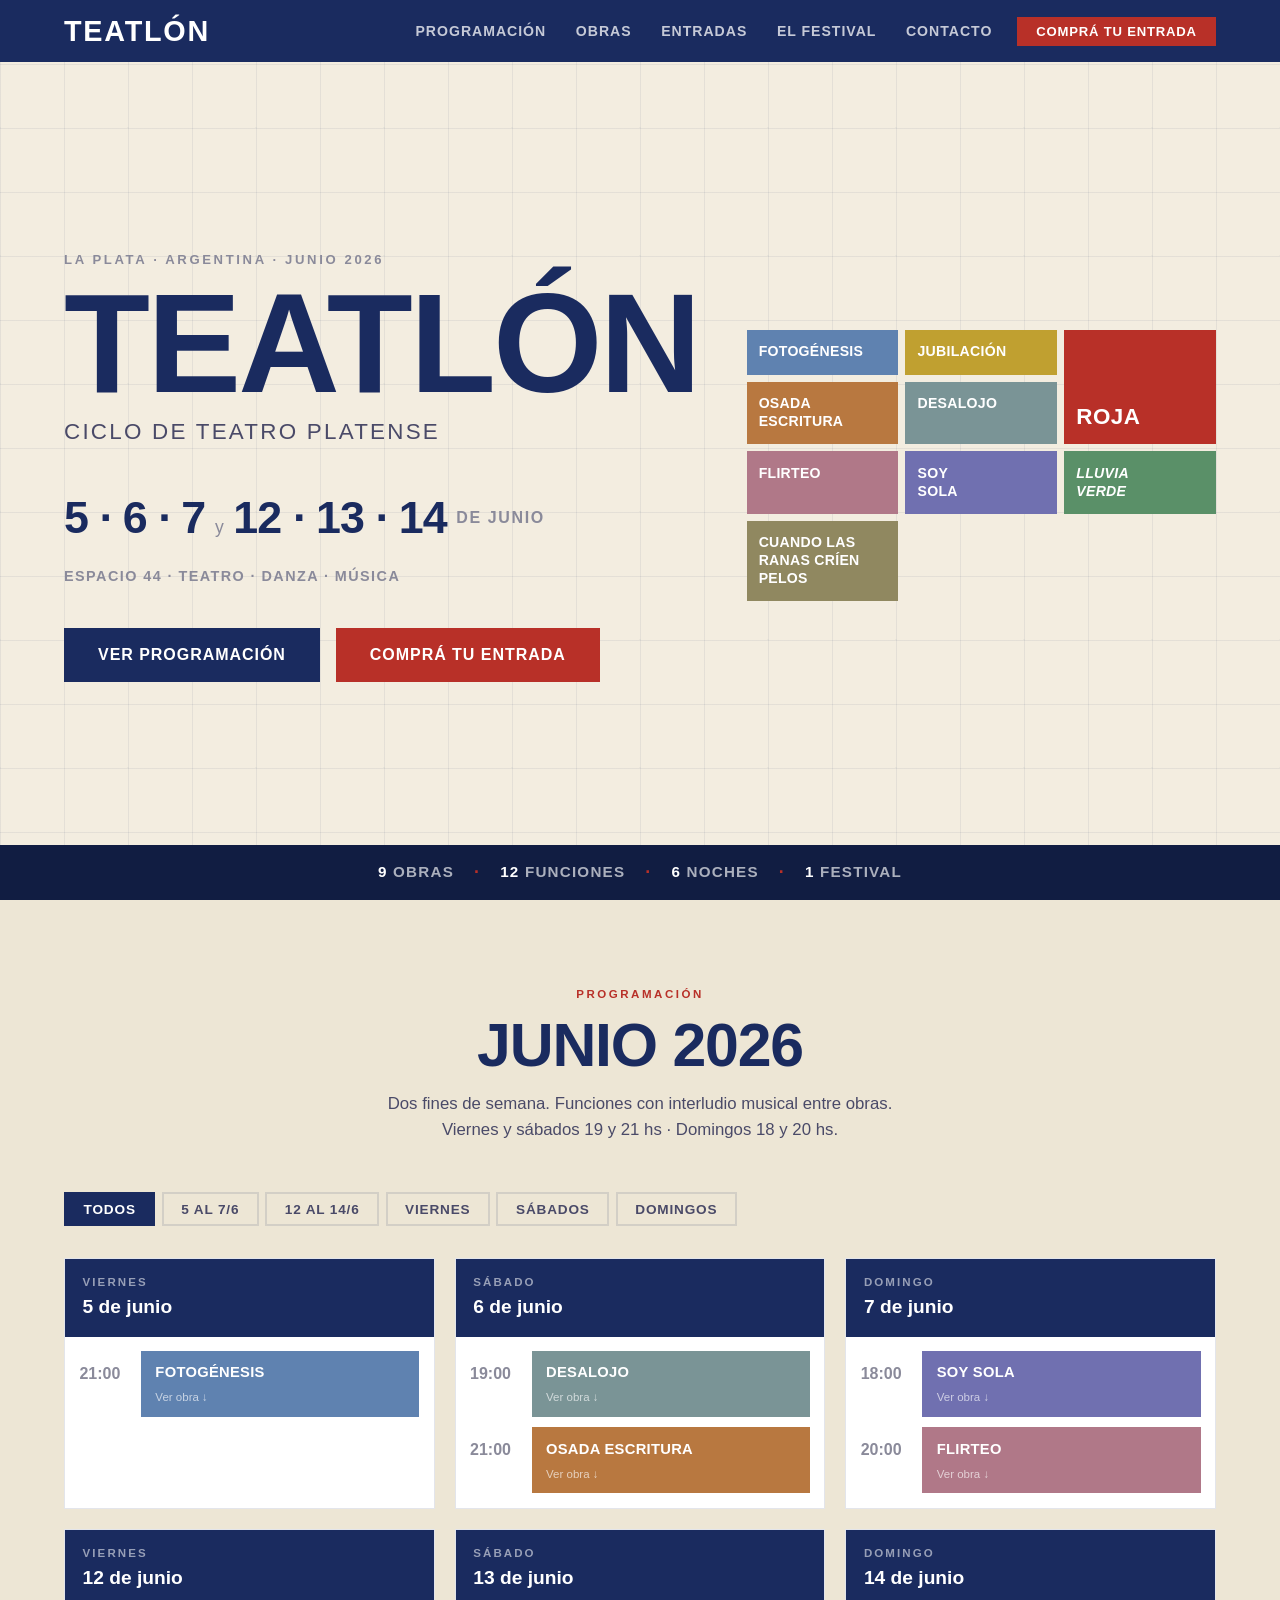
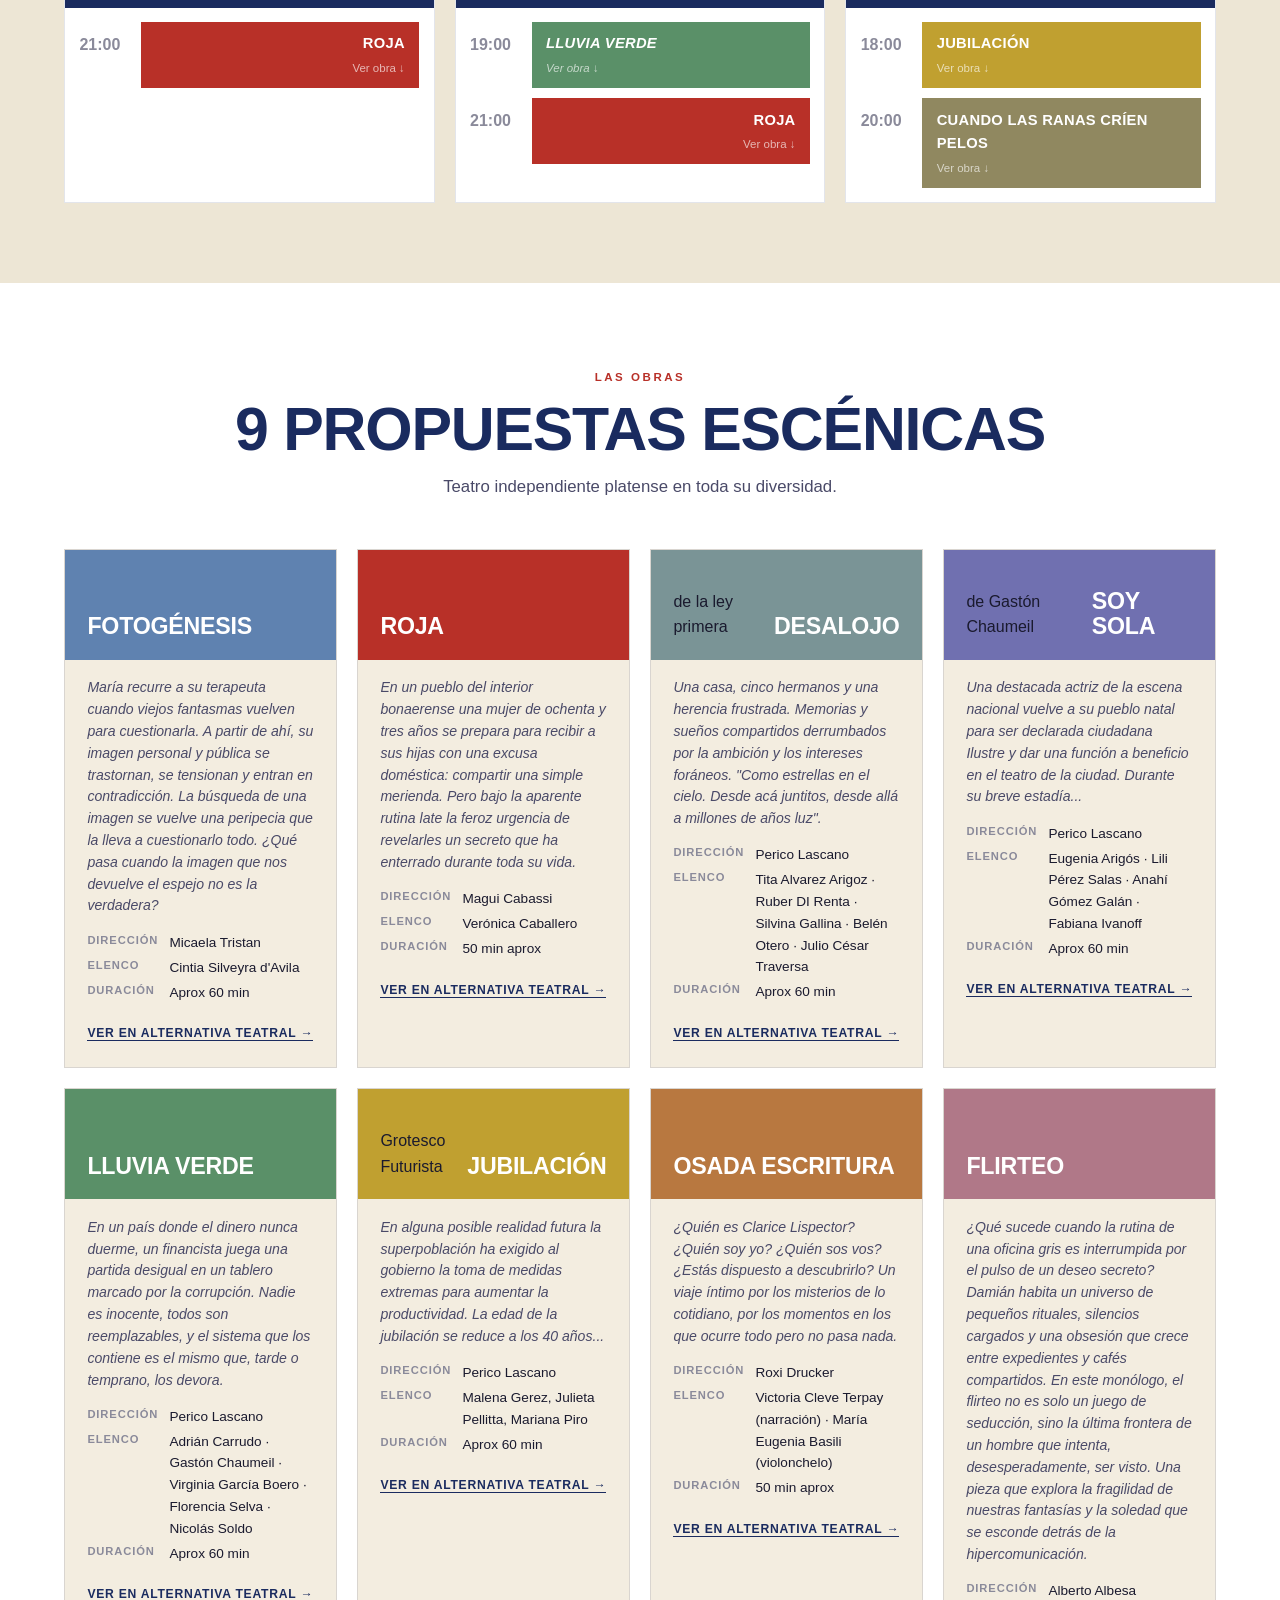
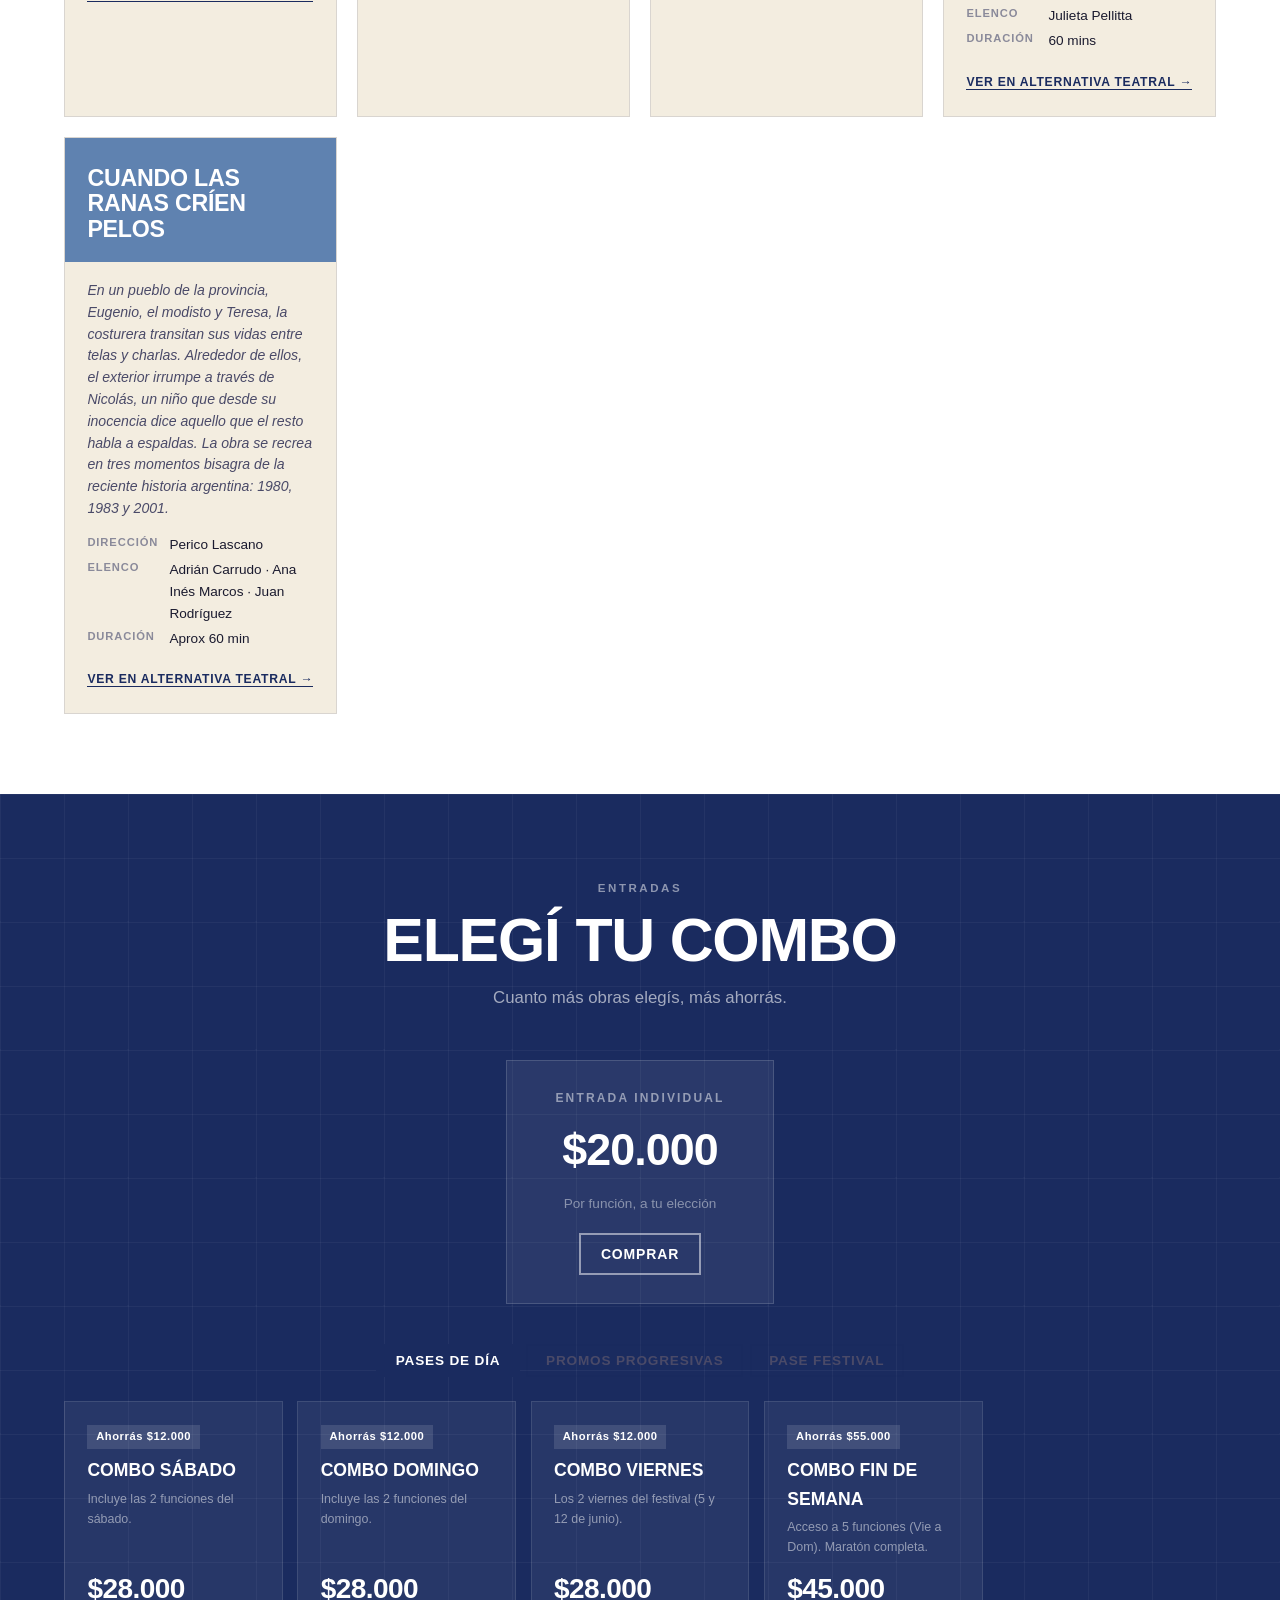
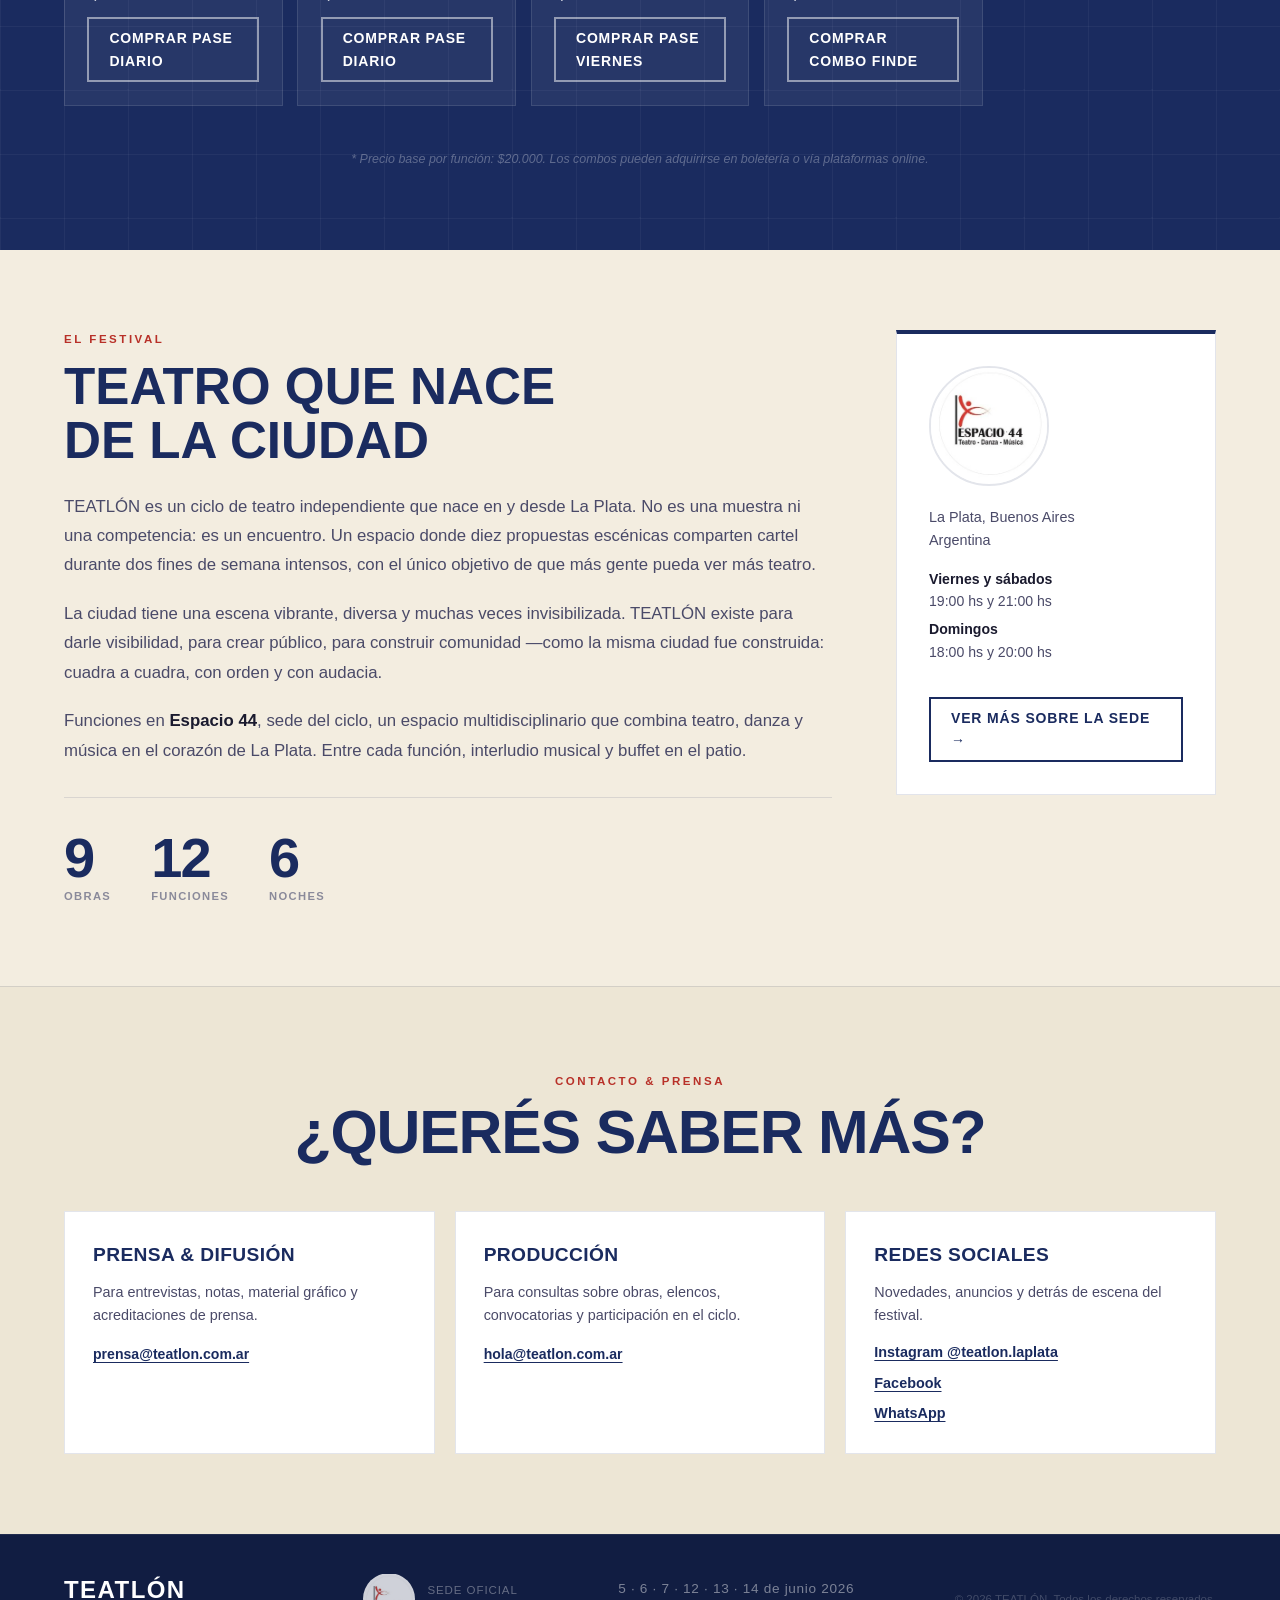
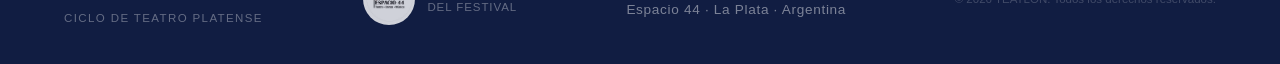
==== commit bfba79e6: "Actualizar flyers y conteo de obras para sacar Las Esperas" ====
--- a/index2.html
+++ b/index2.html
@@ -5,7 +5,7 @@
   <meta name="viewport" content="width=device-width, initial-scale=1.0" />
   <meta name="description" content="TEATLÓN – Ciclo de Teatro Platense. 10 obras, 6 noches. 5 al 14 de junio 2026 en Espacio 44, La Plata." />
   <meta property="og:title"       content="TEATLÓN – Ciclo de Teatro Platense" />
-  <meta property="og:description" content="10 obras de teatro independiente. Junio 2026 en La Plata." />
+  <meta property="og:description" content="9 obras de teatro independiente. Junio 2026 en La Plata." />
   <meta property="og:type"        content="website" />
   <title>TEATLÓN – Ciclo de Teatro Platense</title>
 
@@ -78,7 +78,6 @@
       <div class="bloque bloque--flirteo">Flirteo</div>
       <div class="bloque bloque--soysola">Soy<br>sola</div>
       <div class="bloque bloque--lluvia"><em>Lluvia<br>verde</em></div>
-      <div class="bloque bloque--juana">Las esperas<br>de Juana</div>
       <div class="bloque bloque--ranas">Cuando las<br>ranas críen<br>pelos</div>
     </div>
 
@@ -87,7 +86,7 @@
   <!-- Barra de stats -->
   <div class="hero__strip">
     <div class="hero__strip-inner">
-      <span><strong>10</strong> obras</span>
+      <span><strong>9</strong> obras</span>
       <span class="strip-dot">·</span>
       <span><strong>12</strong> funciones</span>
       <span class="strip-dot">·</span>
@@ -216,9 +215,9 @@
           </div>
           <div class="prog__funcion">
             <span class="prog__hora">21:00</span>
-            <div class="prog__show bloque--juana">
-              <span class="prog__show-nombre">Las esperas de Juana</span>
-              <a href="#obra2-lasesperas" class="prog__ver">Ver obra ↓</a>
+            <div class="prog__show bloque--roja">
+              <span class="prog__show-nombre">Roja</span>
+              <a href="#obra2-roja" class="prog__ver">Ver obra ↓</a>
             </div>
           </div>
         </div>
@@ -258,7 +257,7 @@
   <div class="sec__inner">
     <div class="sec__head">
       <span class="tag">Las obras</span>
-      <h2 class="sec__titulo">10 propuestas escénicas</h2>
+      <h2 class="sec__titulo">9 propuestas escénicas</h2>
       <p class="sec__bajada">Teatro independiente platense en toda su diversidad.</p>
     </div>
     <!-- Cards inyectadas por JS desde data.js -->
@@ -322,7 +321,7 @@
 
         <div class="sobre__stats">
           <div class="sobre__stat">
-            <span class="sobre__stat-n">10</span>
+            <span class="sobre__stat-n">9</span>
             <span class="sobre__stat-l">obras</span>
           </div>
           <div class="sobre__stat">
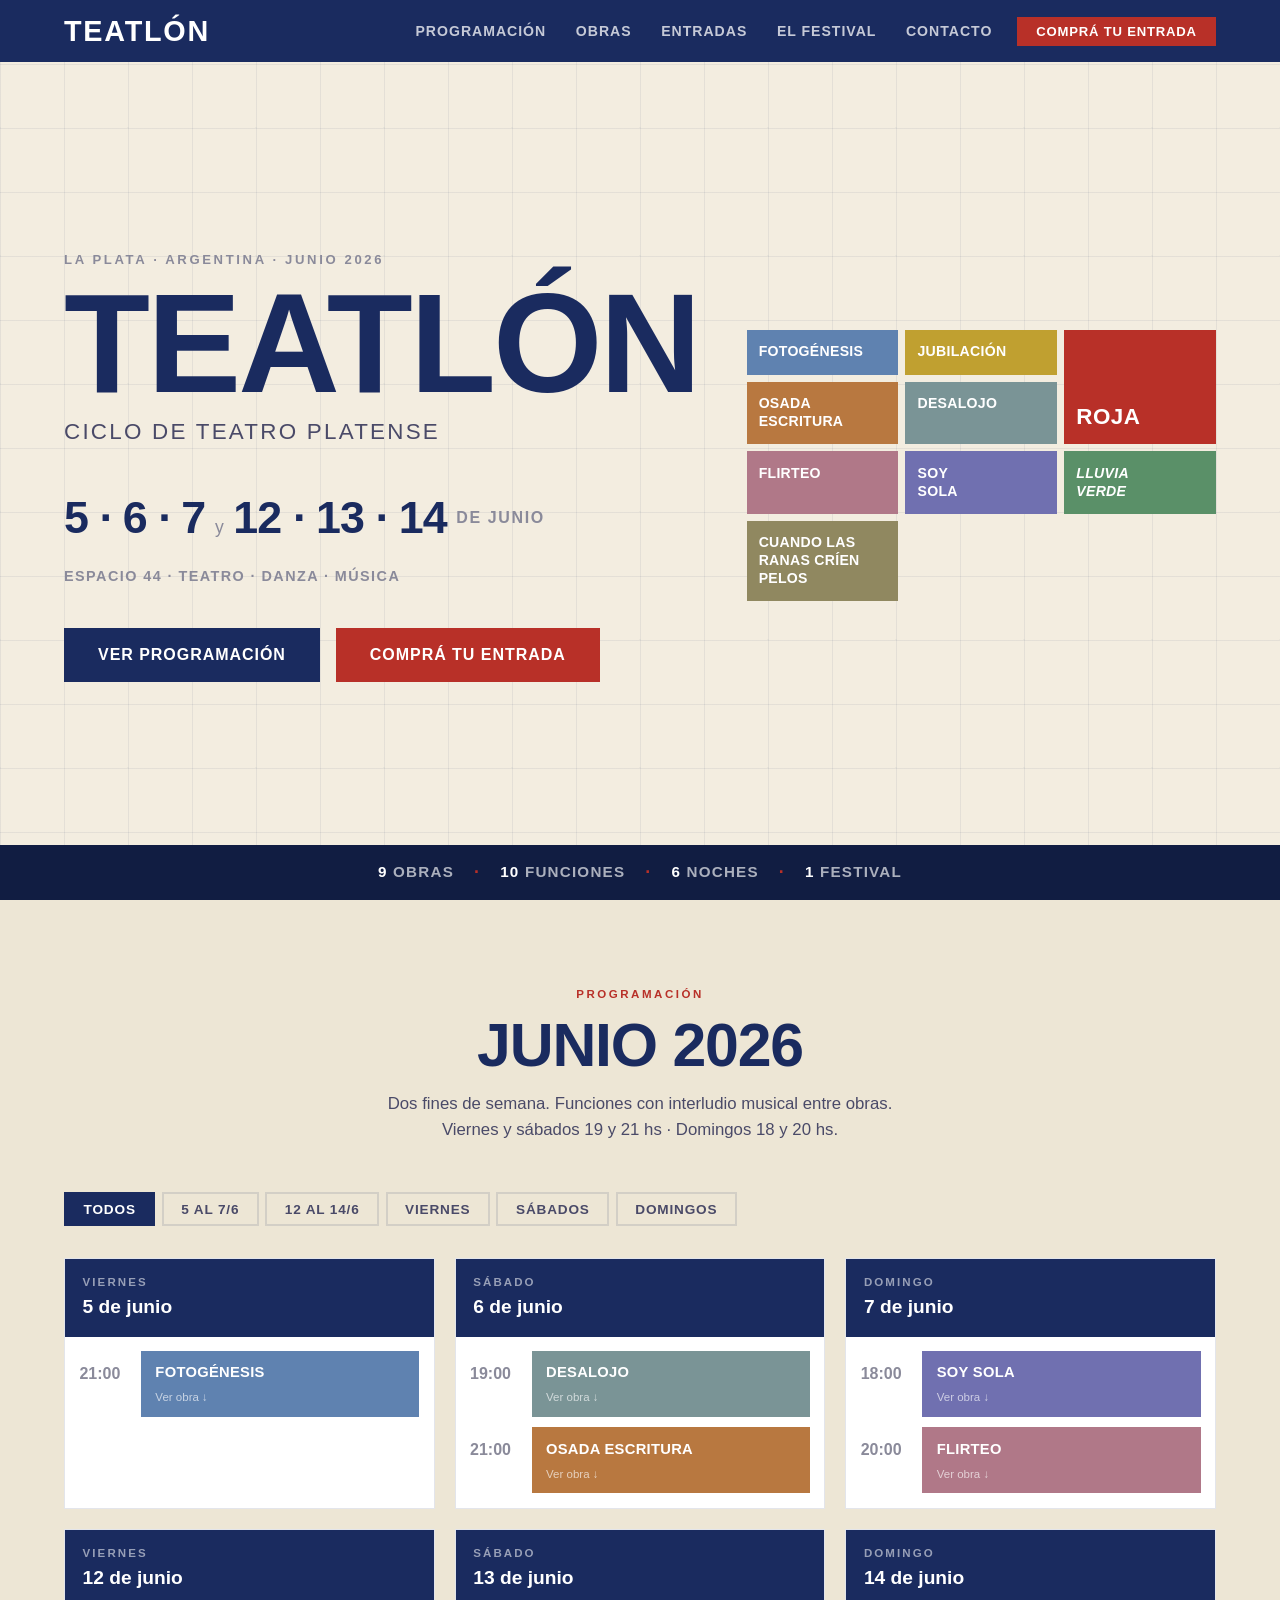
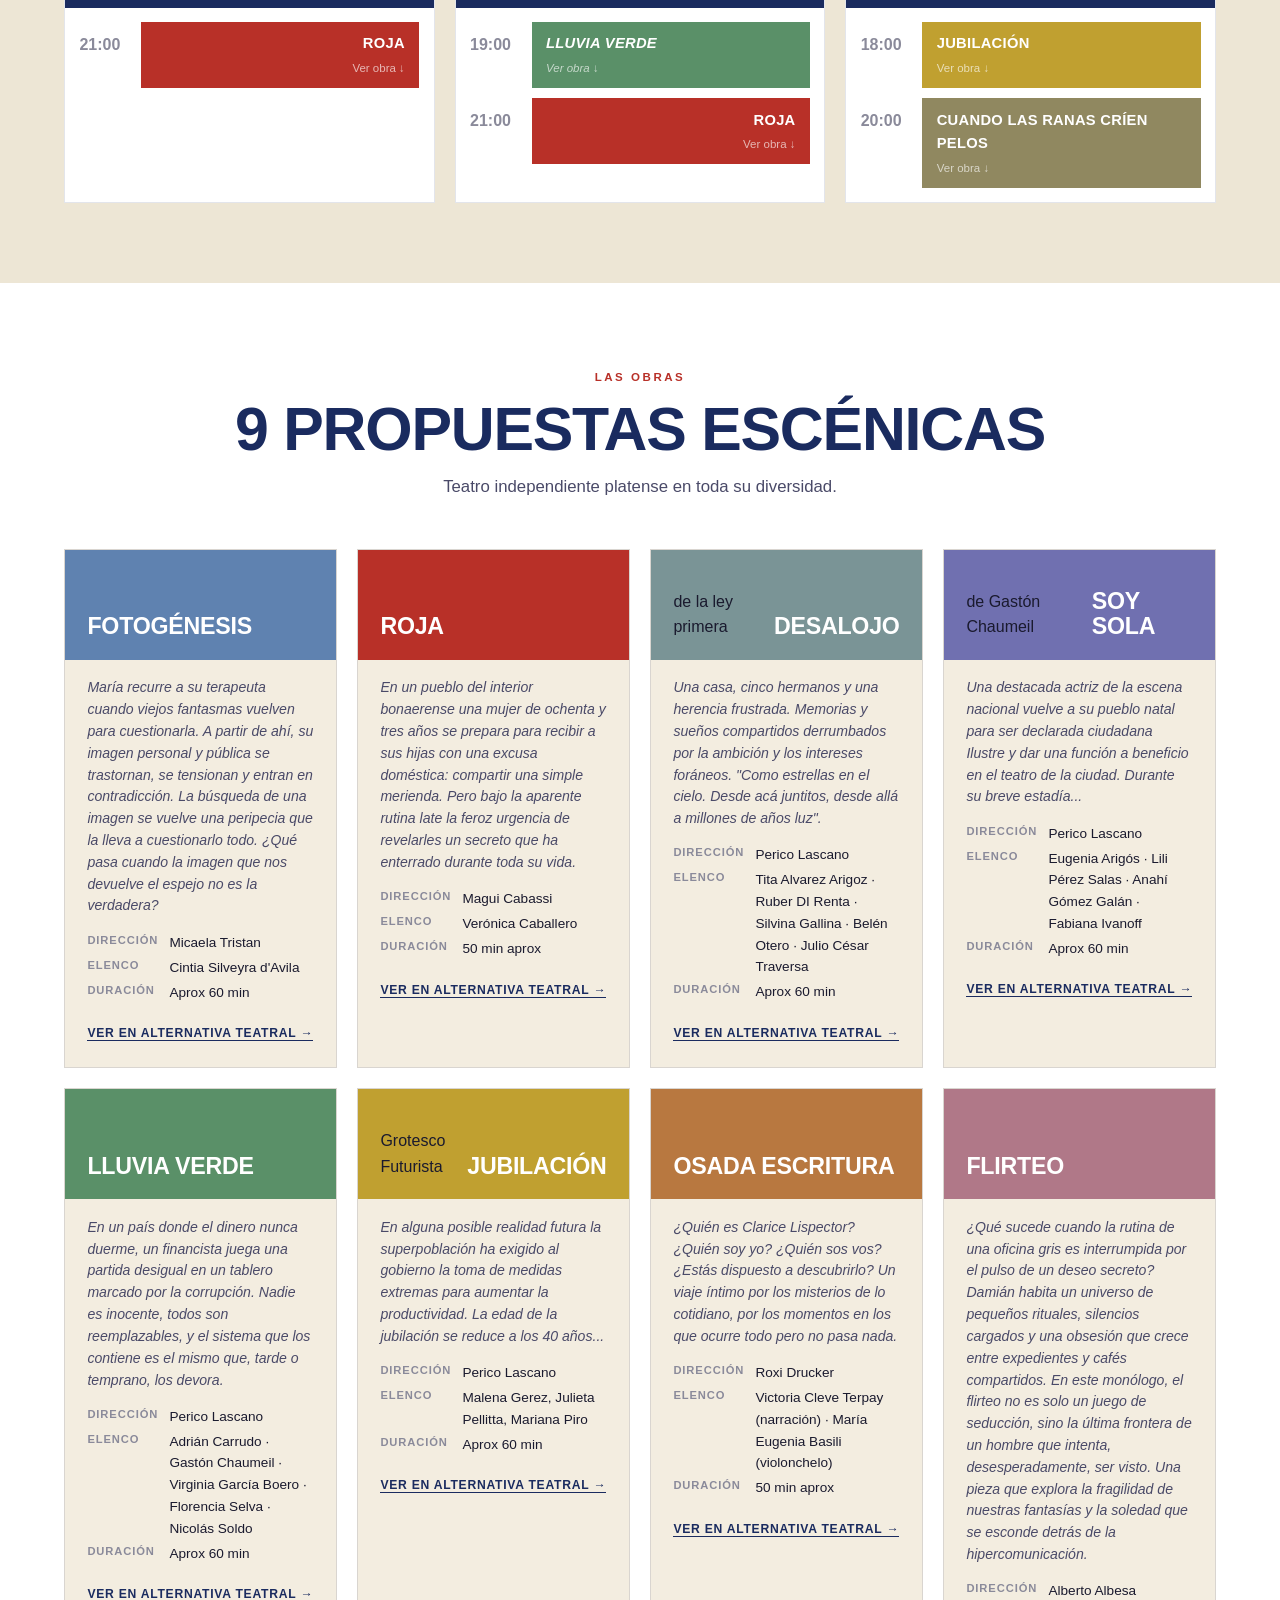
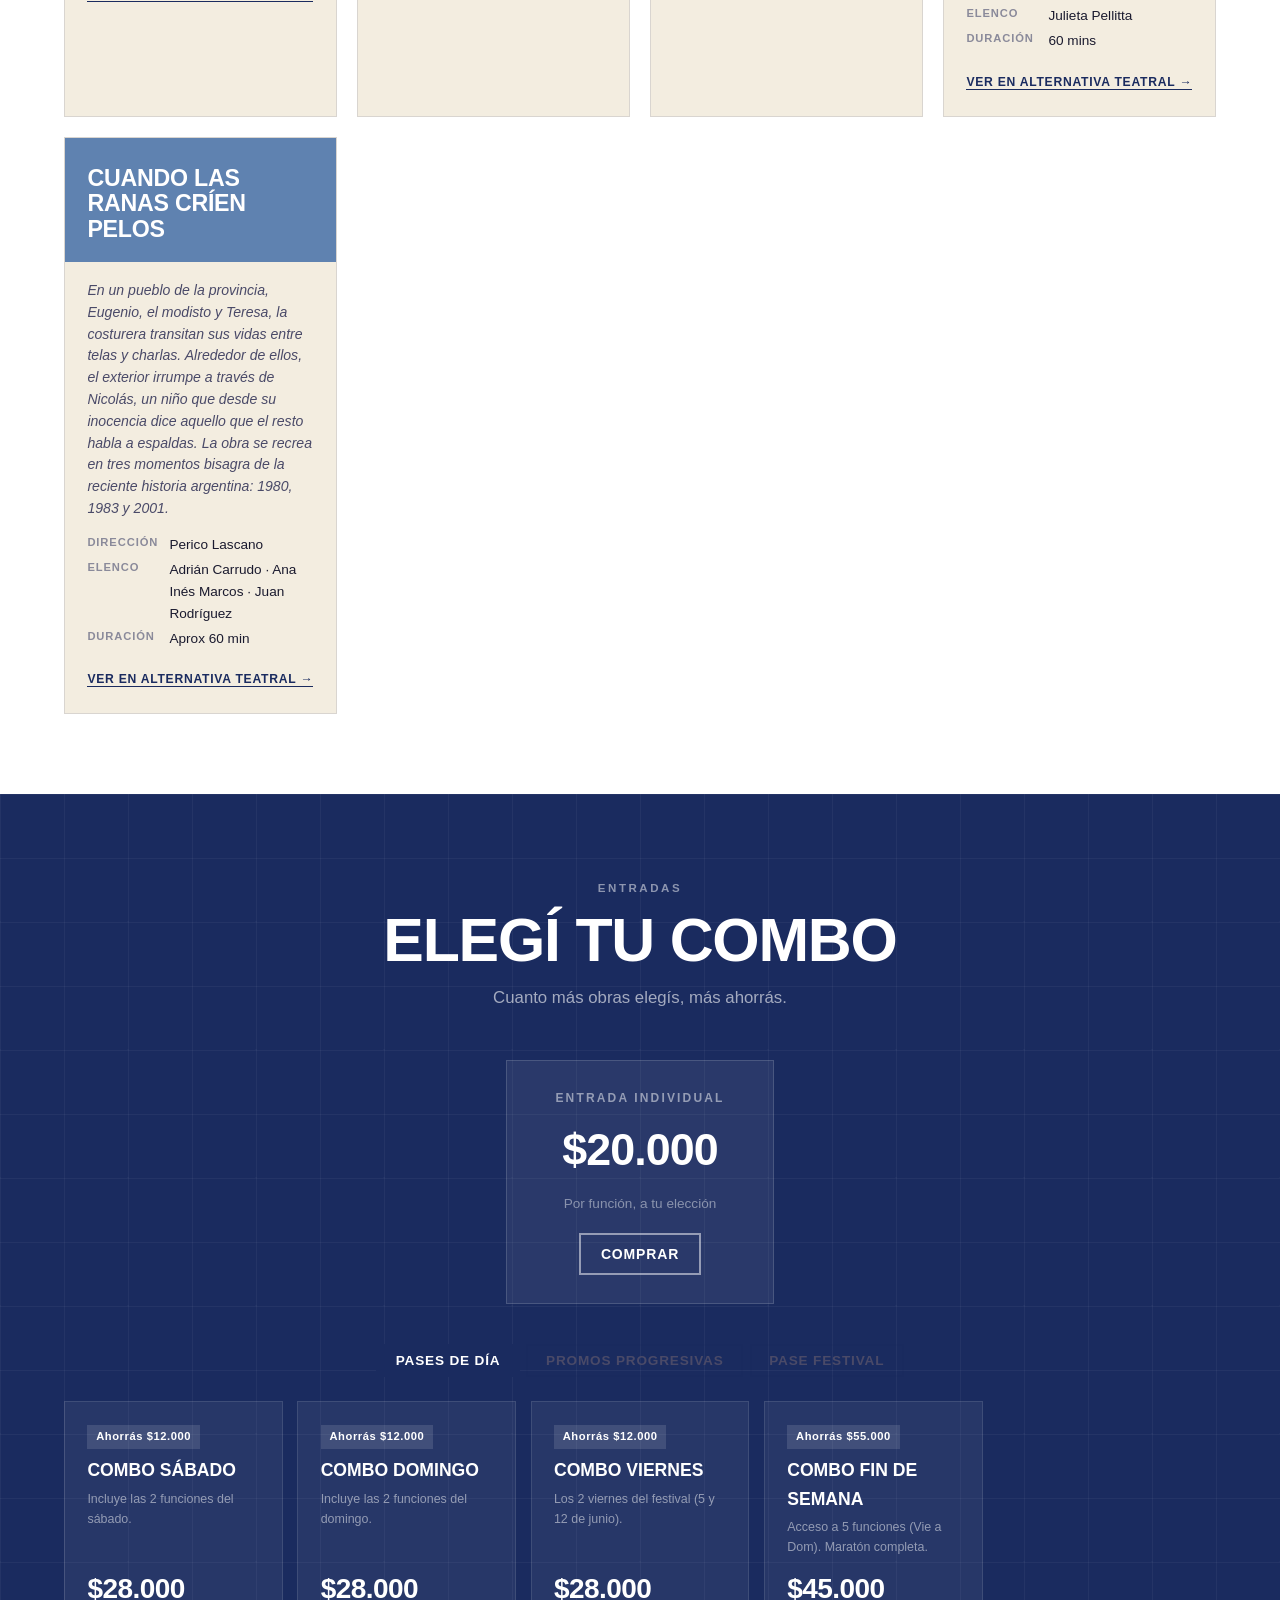
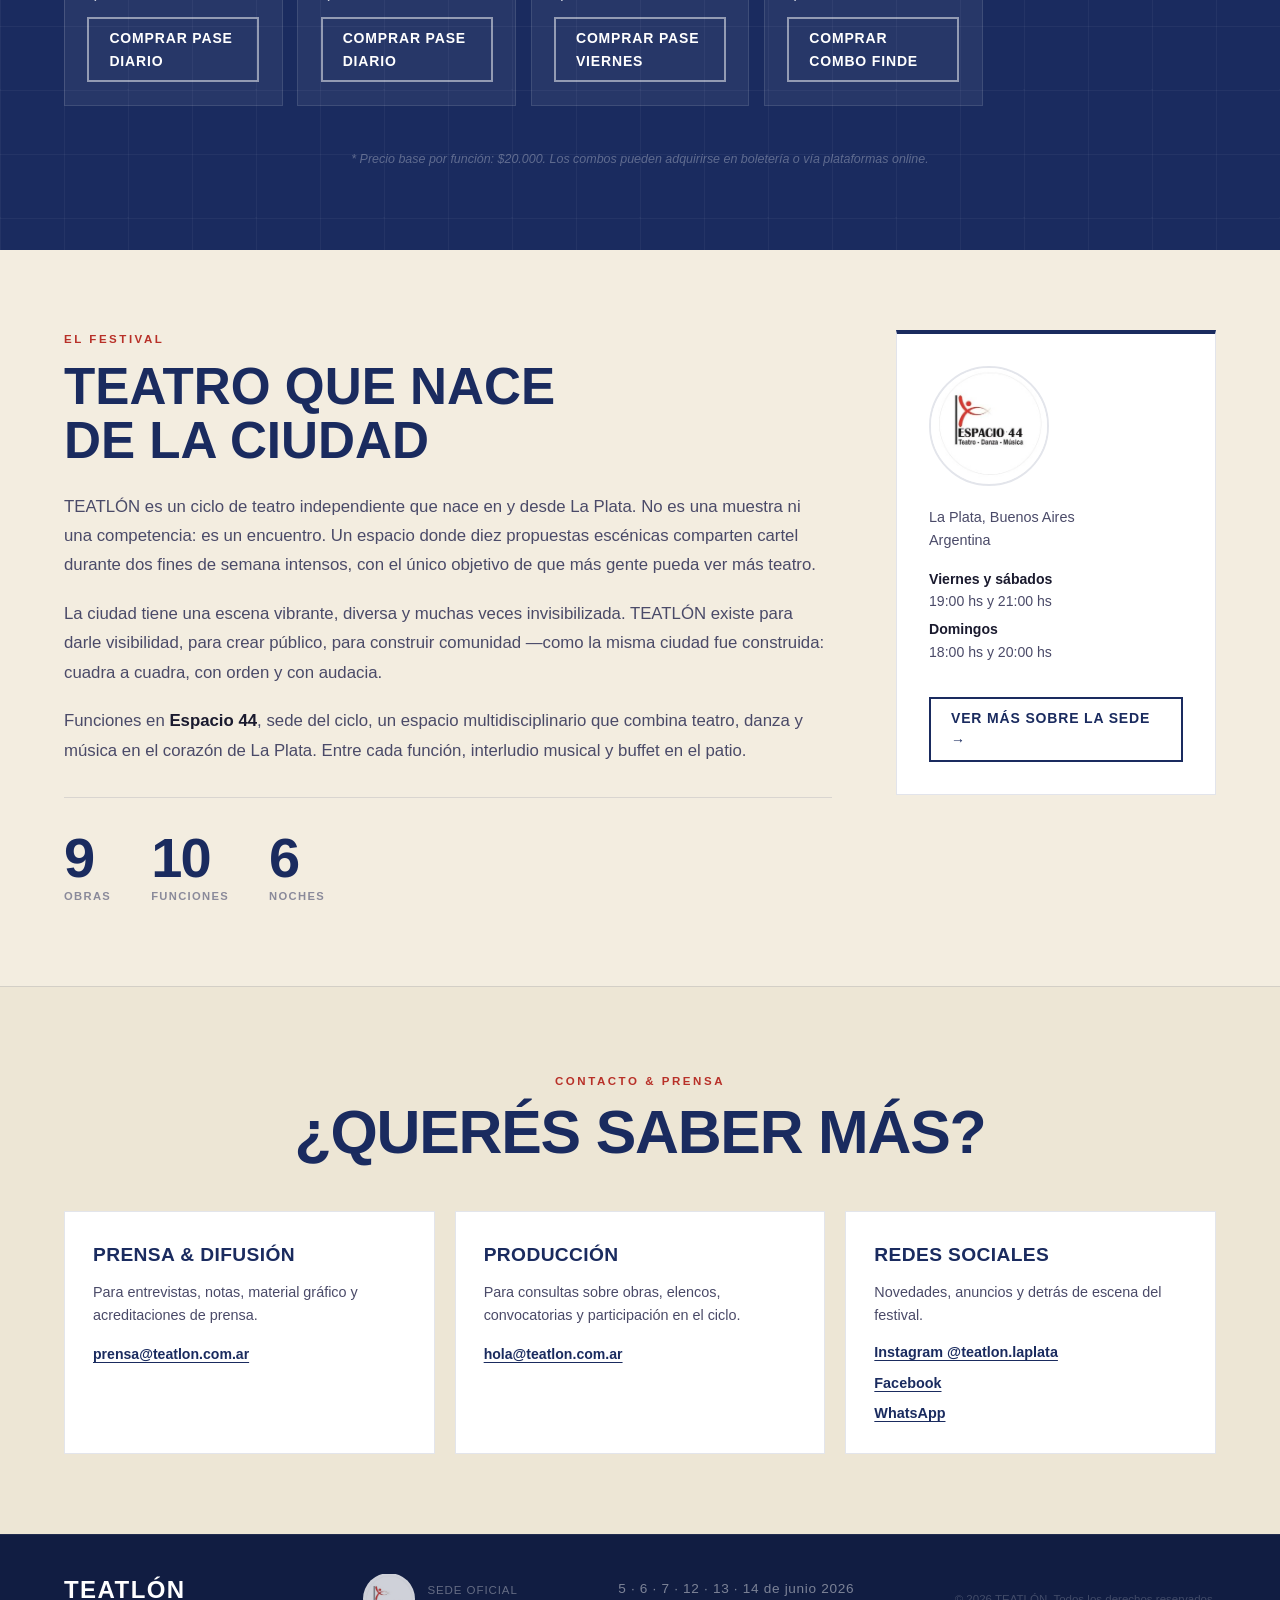
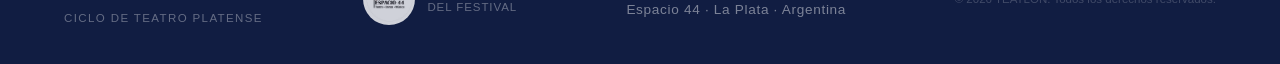
==== commit 1ded0e55: "Update number of functions to 10" ====
--- a/index2.html
+++ b/index2.html
@@ -88,7 +88,7 @@
     <div class="hero__strip-inner">
       <span><strong>9</strong> obras</span>
       <span class="strip-dot">·</span>
-      <span><strong>12</strong> funciones</span>
+      <span><strong>10</strong> funciones</span>
       <span class="strip-dot">·</span>
       <span><strong>6</strong> noches</span>
       <span class="strip-dot">·</span>
@@ -325,7 +325,7 @@
             <span class="sobre__stat-l">obras</span>
           </div>
           <div class="sobre__stat">
-            <span class="sobre__stat-n">12</span>
+            <span class="sobre__stat-n">10</span>
             <span class="sobre__stat-l">funciones</span>
           </div>
           <div class="sobre__stat">
